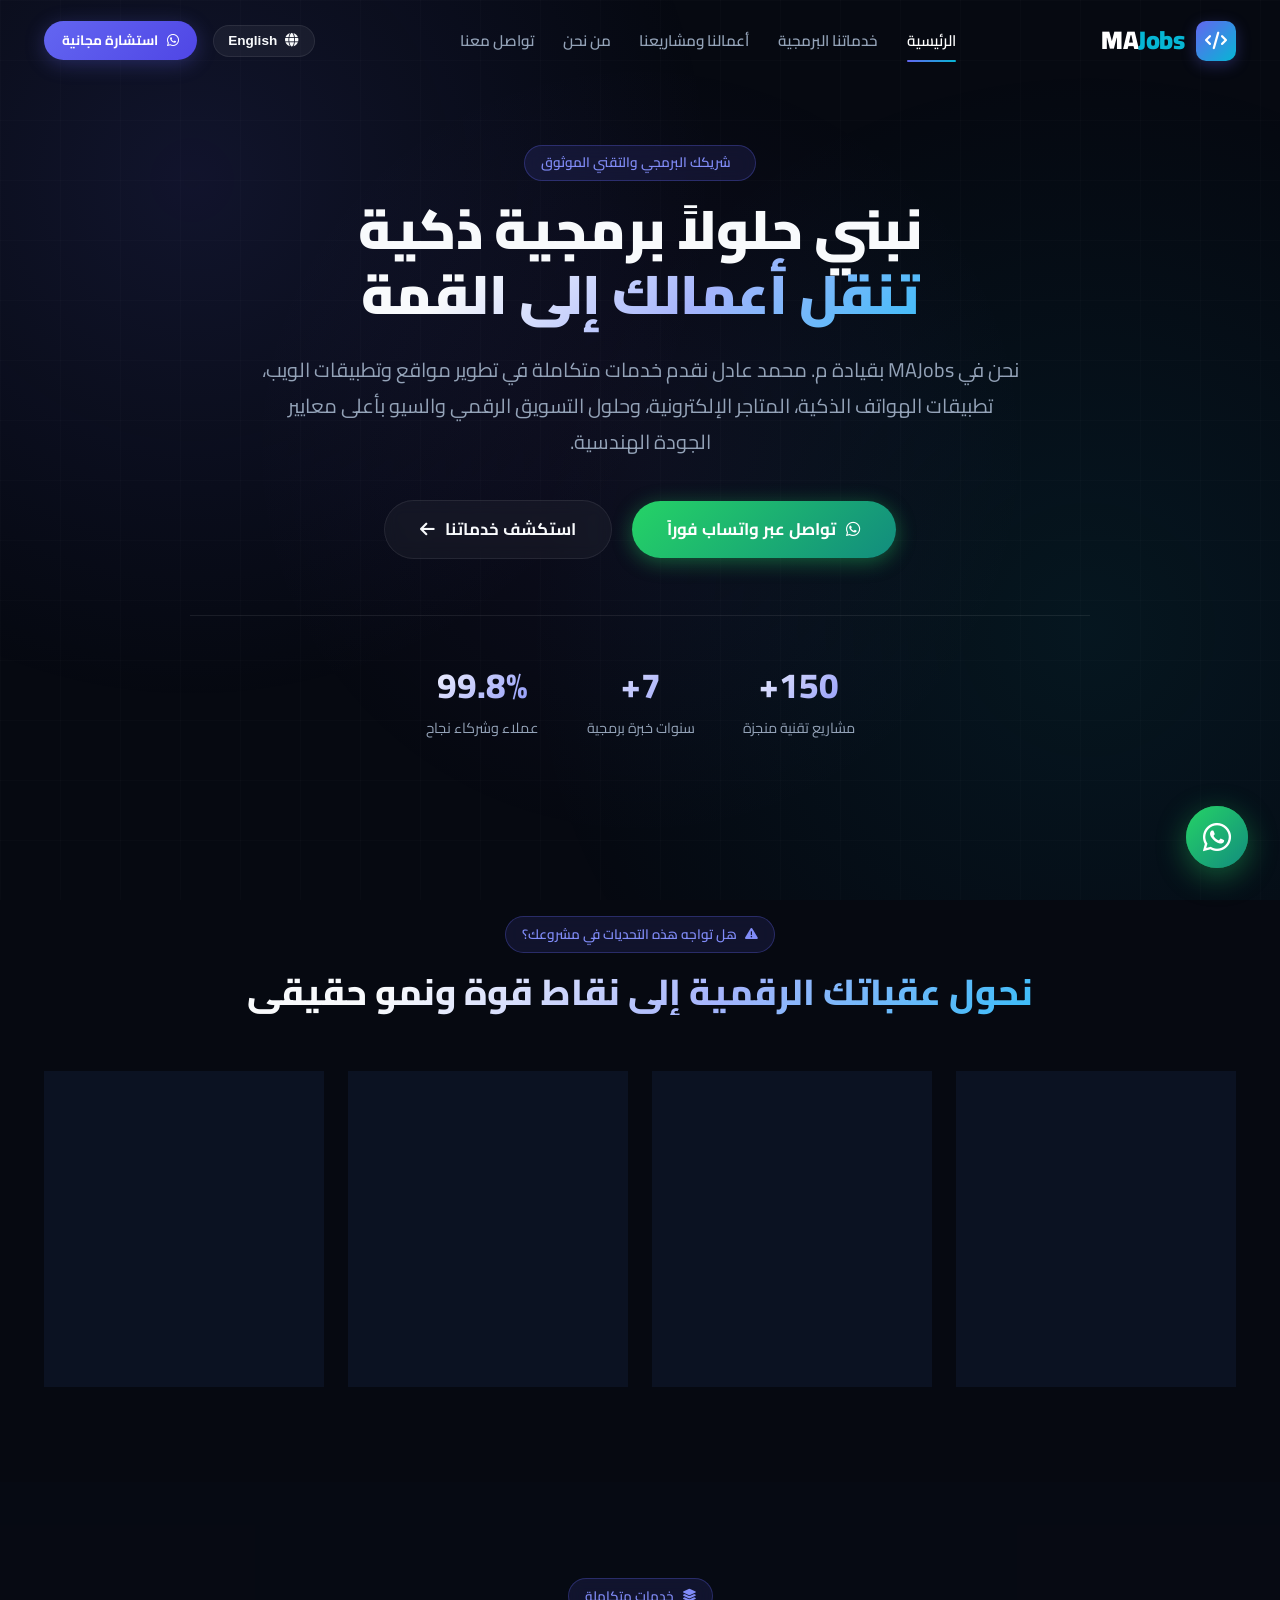
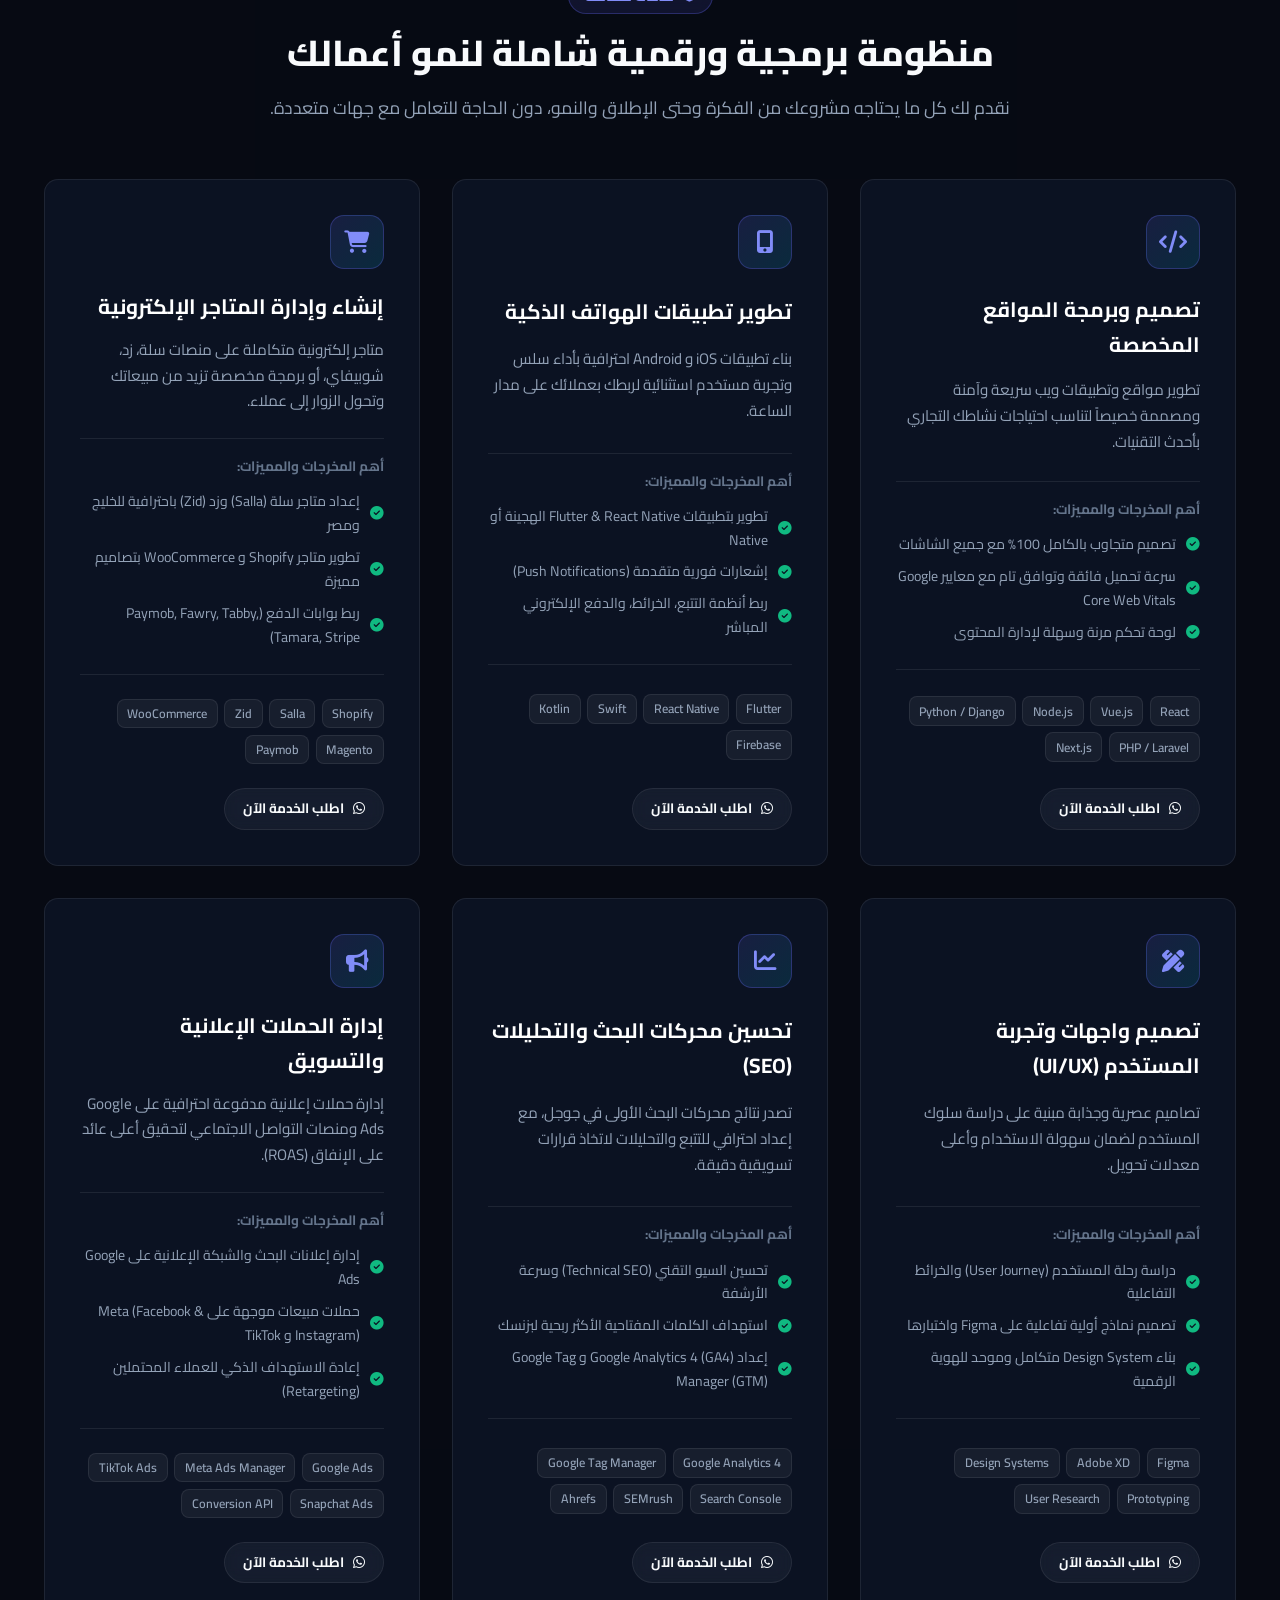
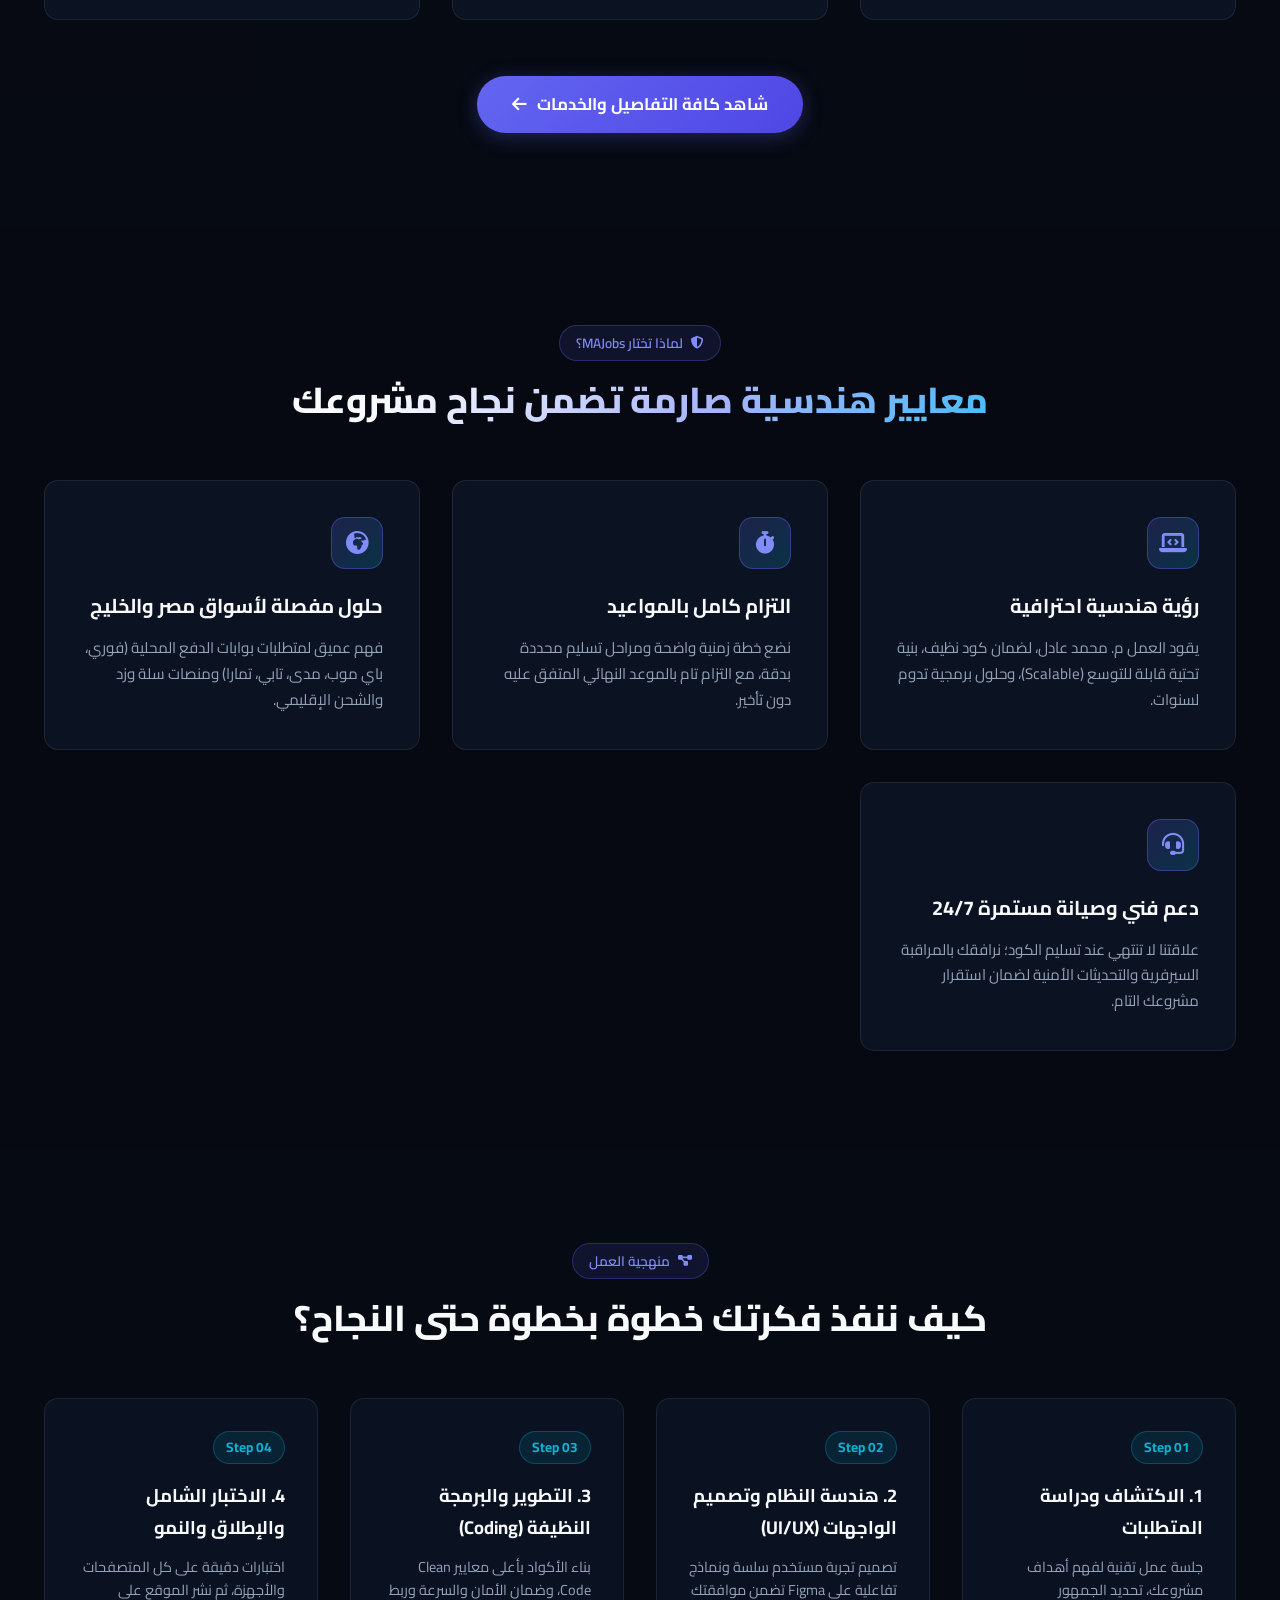
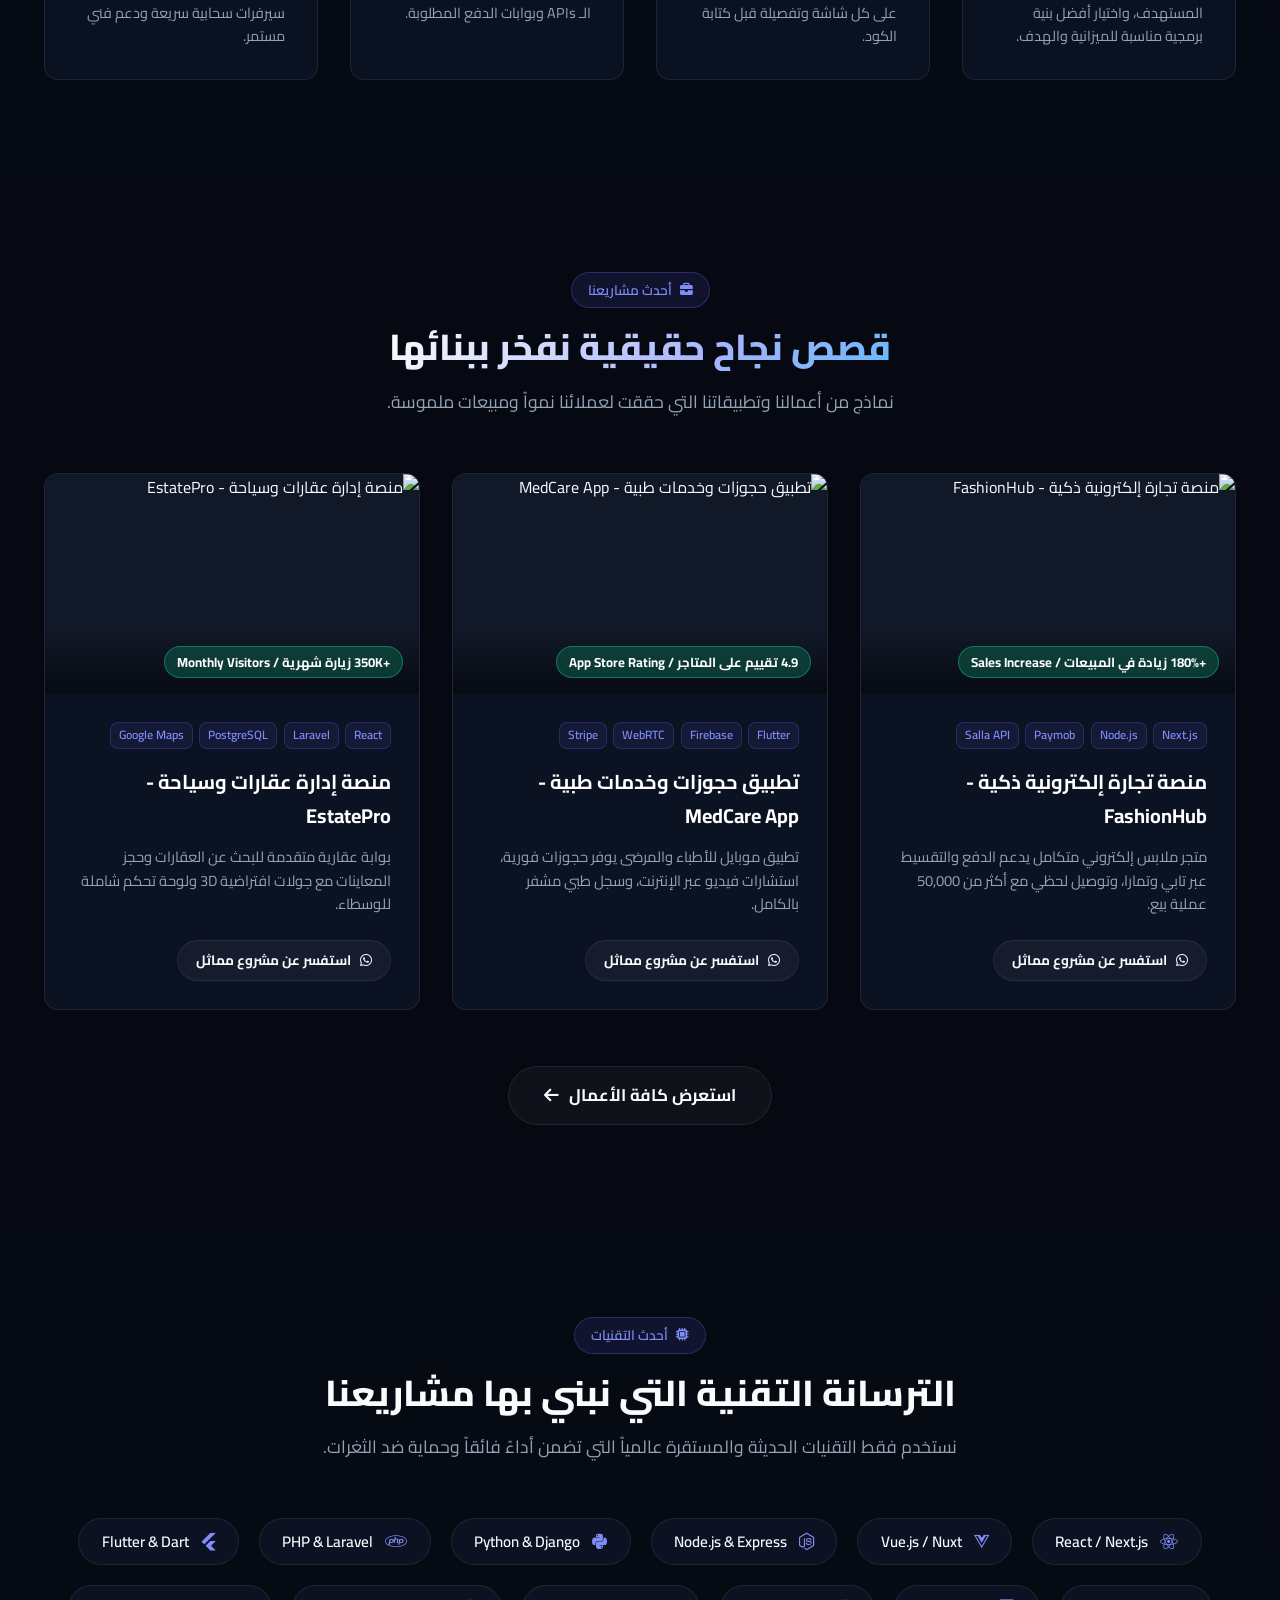
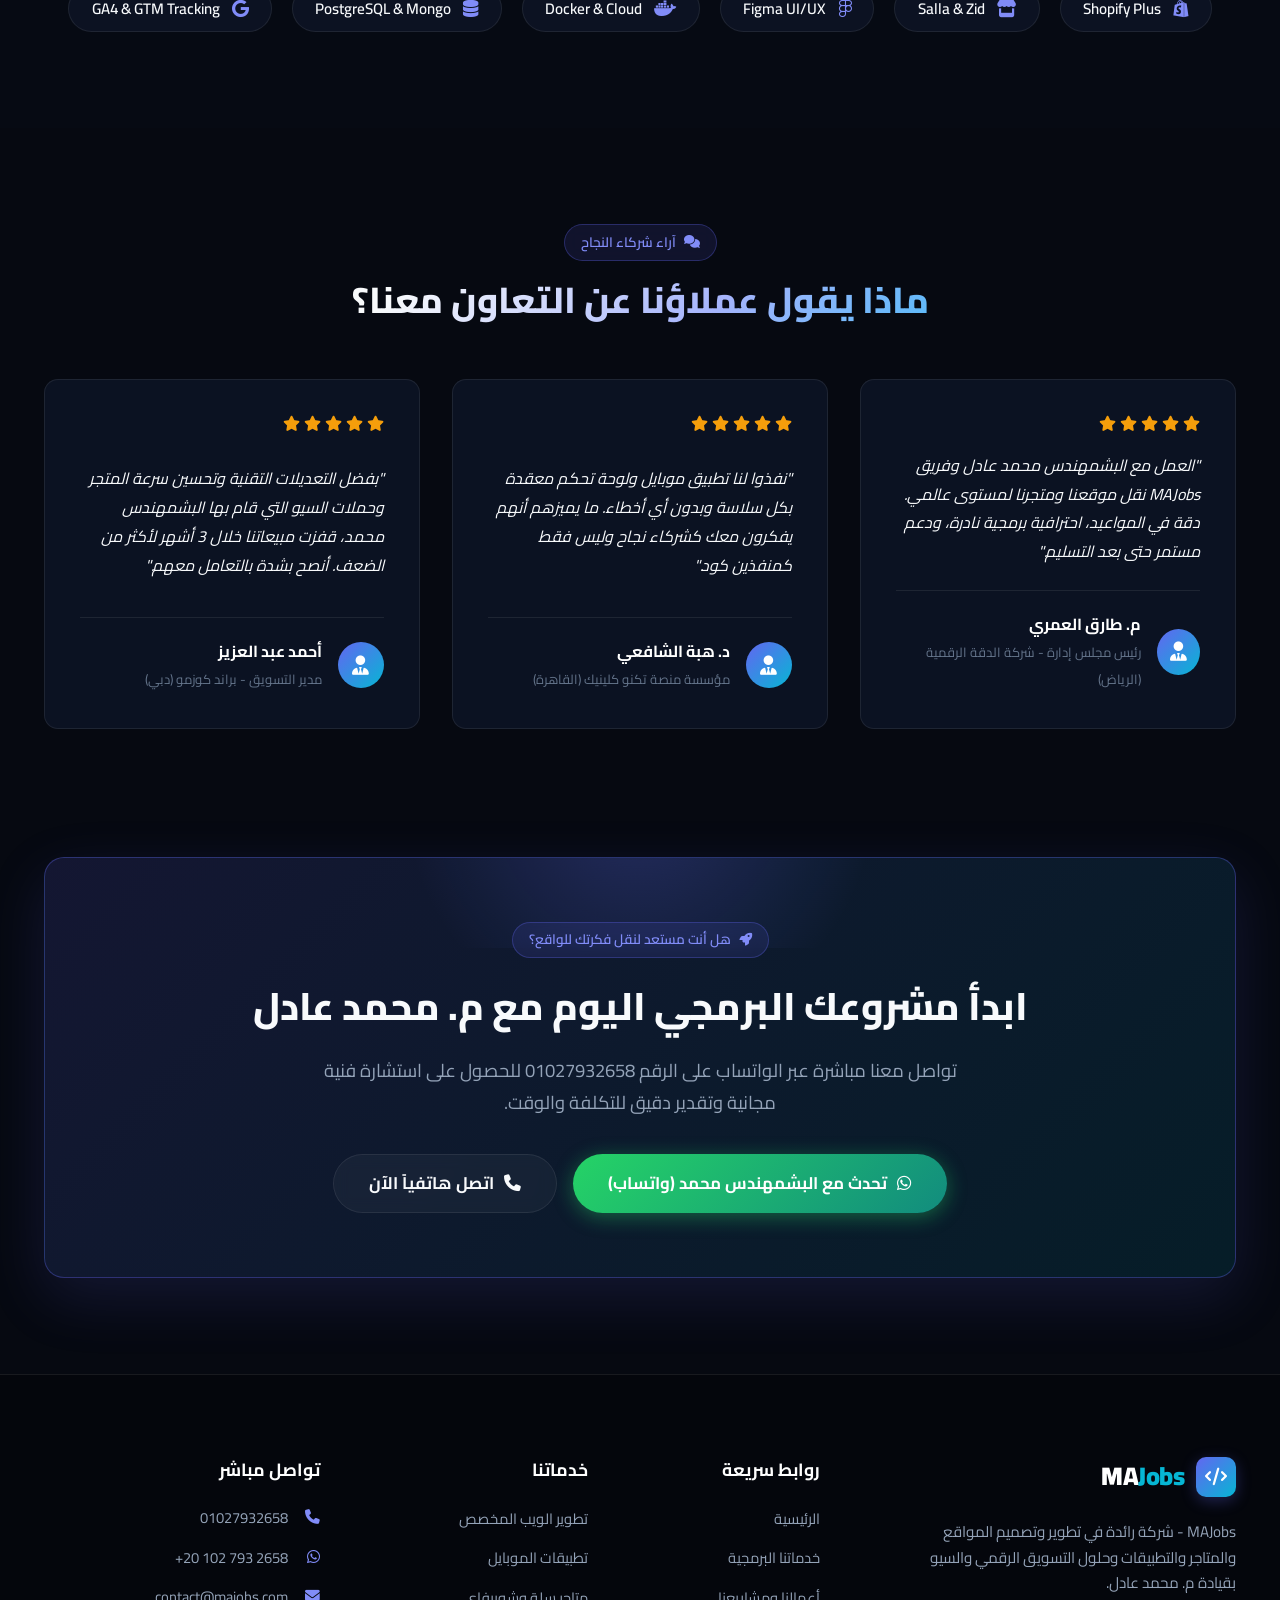
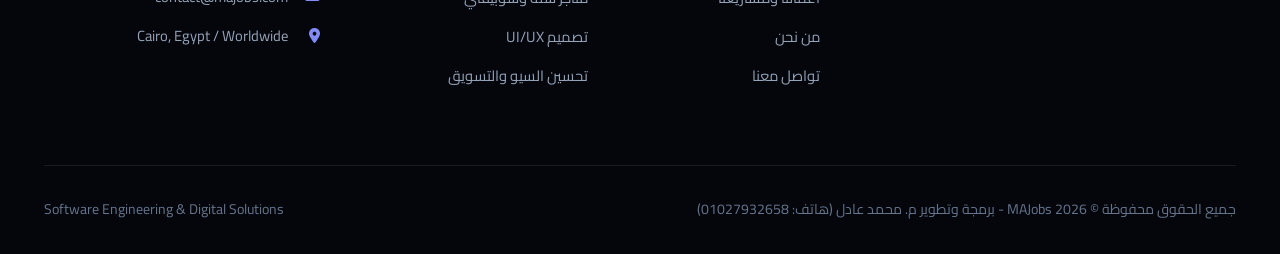
==== index.html @ 052f91c5 "feat: initial commit for MAJobs software agency website" ====
<!DOCTYPE html>
<html lang="ar" dir="rtl">
<head>
    <meta charset="UTF-8">
    <meta name="viewport" content="width=device-width, initial-scale=1.0">
    <title data-i18n-title="nav_home">الرئيسية | MAJobs - م. محمد عادل لتطوير البرمجيات والمواقع</title>
    
    <!-- Meta SEO -->
    <meta name="description" content="MAJobs - شركة رائدة في تصميم وبرمجة المواقع، المتاجر الإلكترونية، تطبيقات الموبايل، والحلول التسويقية والسيو بقيادة م. محمد عادل.">
    <meta name="keywords" content="برمجة مواقع, تصميم متاجر, تطبيقات موبايل, سيو, تسويق رقمي, محمد عادل, MAJobs, ITLista">
    <meta name="author" content="Mohamed Adel">

    <!-- Fonts & Icons -->
    <link rel="preconnect" href="https://fonts.googleapis.com">
    <link rel="preconnect" href="https://fonts.gstatic.com" crossorigin>
    <link href="https://fonts.googleapis.com/css2?family=Cairo:wght@400;500;600;700;800;900&family=Plus+Jakarta+Sans:wght@400;500;600;700;800&display=swap" rel="stylesheet">
    <link rel="stylesheet" href="https://cdnjs.cloudflare.com/ajax/libs/font-awesome/6.5.1/css/all.min.css">

    <!-- Stylesheets -->
    <link rel="stylesheet" href="css/style.css">
    <link rel="stylesheet" href="css/components.css">
    <link rel="stylesheet" href="css/rtl.css">
</head>
<body>

    <!-- ================= NAVBAR ================= -->
    <nav class="site-navbar">
        <div class="container nav-container">
            <!-- Brand Logo -->
            <a href="index.html" class="nav-brand">
                <div class="brand-icon">
                    <i class="fa-solid fa-code"></i>
                </div>
                <span>MA<span class="brand-accent">Jobs</span></span>
            </a>

            <!-- Navigation Links -->
            <div class="nav-menu">
                <a href="index.html" class="nav-link active" data-i18n="nav_home">الرئيسية</a>
                <a href="services.html" class="nav-link" data-i18n="nav_services">خدماتنا البرمجية</a>
                <a href="portfolio.html" class="nav-link" data-i18n="nav_portfolio">أعمالنا ومشاريعنا</a>
                <a href="about.html" class="nav-link" data-i18n="nav_about">من نحن</a>
                <a href="contact.html" class="nav-link" data-i18n="nav_contact">تواصل معنا</a>
            </div>

            <!-- Navbar Actions -->
            <div class="nav-actions">
                <button type="button" class="lang-toggle-btn" aria-label="Toggle Language">
                    <i class="fa-solid fa-globe"></i>
                    <span class="lang-toggle-text">English</span>
                </button>

                <a href="https://wa.me/201027932658?text=%D9%85%D8%B1%D8%AD%D8%A8%D8%A7%D9%8B%20%D9%8A%D8%A7%20%D8%A8%D8%B4%D9%85%D9%87%D9%86%D8%AF%D8%B3%20%D9%85%D8%AD%D9%85%D8%AF%D8%8C%20%D8%A3%D9%88%D8%AF%20%D8%A7%D9%84%D8%AD%D8%B5%D9%88%D9%84%20%D8%B9%D9%84%D9%89%20%D8%A7%D8%B3%D8%AA%D8%B4%D8%A7%D8%B1%D8%A9%20%D9%85%D8%AC%D8%A7%D9%86%D9%8A%D8%A9%20%D9%84%D9%85%D8%B4%D8%B1%D9%88%D8%B9%D9%8A." target="_blank" rel="noopener noreferrer" class="btn btn-primary btn-sm">
                    <i class="fa-brands fa-whatsapp"></i>
                    <span data-i18n="nav_cta">استشارة مجانية</span>
                </a>

                <button class="mobile-toggle" aria-label="Open Navigation">
                    <span></span>
                    <span></span>
                    <span></span>
                </button>
            </div>
        </div>
    </nav>
    <div class="nav-overlay"></div>

    <!-- ================= HERO SECTION ================= -->
    <header class="hero-section">
        <div class="container">
            <div class="hero-content">
                <div class="badge animate-on-scroll">
                    <i class="fa-solid fa-sparkles"></i>
                    <span data-i18n="hero_badge">شريكك البرمجي والتقني الموثوق</span>
                </div>

                <h1 class="hero-title animate-on-scroll">
                    <span data-i18n="hero_title_1">نبني حلولاً برمجية ذكية</span><br>
                    <span class="text-gradient" data-i18n="hero_title_2">تنقل أعمالك إلى القمة</span>
                </h1>

                <p class="hero-subtitle animate-on-scroll" data-i18n="hero_desc">
                    نحن في MAJobs بقيادة م. محمد عادل نقدم خدمات متكاملة في تطوير مواقع وتطبيقات الويب، تطبيقات الهواتف الذكية، المتاجر الإلكترونية، وحلول التسويق الرقمي والسيو بأعلى معايير الجودة الهندسية.
                </p>

                <div class="hero-actions animate-on-scroll">
                    <a href="https://wa.me/201027932658?text=%D9%85%D8%B1%D8%AD%D8%A8%D8%A7%D9%8B%20%D9%85.%20%D9%85%D8%AD%D9%85%D8%AF%20%D8%B9%D8%A7%D8%AF%D9%84%D8%8C%20%D8%A3%D9%88%D8%AF%20%D8%A8%D8%AF%D8%A1%20%D9%85%D8%B4%D8%B1%D9%88%D8%B9%20%D8%AC%D8%AF%D9%8A%D8%AF%20%D9%85%D8%B9%20MAJobs." target="_blank" rel="noopener noreferrer" class="btn btn-whatsapp btn-lg">
                        <i class="fa-brands fa-whatsapp"></i>
                        <span data-i18n="hero_btn_contact">تواصل عبر واتساب فوراً</span>
                    </a>
                    <a href="services.html" class="btn btn-outline btn-lg">
                        <span data-i18n="hero_btn_services">استكشف خدماتنا</span>
                        <i class="fa-solid fa-arrow-left"></i>
                    </a>
                </div>

                <div class="hero-stats-row animate-on-scroll">
                    <div class="hero-stat-item">
                        <div class="hero-stat-num">150+</div>
                        <div class="hero-stat-label" data-i18n="hero_stat_1">مشاريع تقنية منجزة</div>
                    </div>
                    <div class="hero-stat-item">
                        <div class="hero-stat-num">7+</div>
                        <div class="hero-stat-label" data-i18n="hero_stat_2">سنوات خبرة برمجية</div>
                    </div>
                    <div class="hero-stat-item">
                        <div class="hero-stat-num">99.8%</div>
                        <div class="hero-stat-label" data-i18n="hero_stat_3">عملاء وشركاء نجاح</div>
                    </div>
                </div>
            </div>
        </div>
    </header>

    <!-- ================= PROBLEMS SOLVER SECTION (ITLISTA INSPIRED) ================= -->
    <section class="section">
        <div class="container">
            <div class="section-header">
                <div class="badge">
                    <i class="fa-solid fa-triangle-exclamation"></i>
                    <span data-i18n="problems_badge">هل تواجه هذه التحديات في مشروعك؟</span>
                </div>
                <h2 class="section-title text-gradient" data-i18n="problems_title">نحول عقباتك الرقمية إلى نقاط قوة ونمو حقيقي</h2>
            </div>

            <div class="problems-grid">
                <div class="problem-card animate-on-scroll">
                    <div class="problem-icon">
                        <i class="fa-solid fa-gauge-simple-high"></i>
                    </div>
                    <h3 class="problem-title" data-i18n="prob_1_title">موقع بطيء أو تصميم قديم؟</h3>
                    <p class="problem-desc" data-i18n="prob_1_desc">الزوار يغادرون قبل رؤية منتجاتك؟ نقوم بإعادة بناء موقعك بأحدث المعايير البرمجية لسرعة فائقة وتصميم يرسخ الثقة.</p>
                </div>

                <div class="problem-card animate-on-scroll">
                    <div class="problem-icon">
                        <i class="fa-solid fa-cart-arrow-down"></i>
                    </div>
                    <h3 class="problem-title" data-i18n="prob_2_title">متجر إلكتروني بمبيعات ضعيفة؟</h3>
                    <p class="problem-desc" data-i18n="prob_2_desc">سلة متروكة ونسب تحويل متدنية؟ نصمم مسار شراء سلس (UX) بدون تعقيد مع ربط فوري لبوابات الدفع والتوصيل.</p>
                </div>

                <div class="problem-card animate-on-scroll">
                    <div class="problem-icon">
                        <i class="fa-solid fa-magnifying-glass-chart"></i>
                    </div>
                    <h3 class="problem-title" data-i18n="prob_3_title">ترتيب متراجع في بحث Google؟</h3>
                    <p class="problem-desc" data-i18n="prob_3_desc">منافسوك يستحوذون على الزيارات؟ نطبق استراتيجيات سيو تقني ومحتوى مدروس تضمن تصدرك الكلمات الأكثر بحثاً وربحاً.</p>
                </div>

                <div class="problem-card animate-on-scroll">
                    <div class="problem-icon">
                        <i class="fa-solid fa-people-arrows"></i>
                    </div>
                    <h3 class="problem-title" data-i18n="prob_4_title">تشتت بين المطورين وشركات التسويق؟</h3>
                    <p class="problem-desc" data-i18n="prob_4_desc">مع MAJobs، ستحصل على فريق هندسي وتسويقي واحد متناغم يشرف عليه م. محمد عادل لضمان تحقيق أهدافك بدقة.</p>
                </div>
            </div>
        </div>
    </section>

    <!-- ================= FEATURED SERVICES SECTION ================= -->
    <section class="section" style="background: rgba(8, 13, 24, 0.4);">
        <div class="container">
            <div class="section-header">
                <div class="badge">
                    <i class="fa-solid fa-layer-group"></i>
                    <span data-i18n="services_badge">خدمات متكاملة</span>
                </div>
                <h2 class="section-title" data-i18n="services_title">منظومة برمجية ورقمية شاملة لنمو أعمالك</h2>
                <p class="section-desc" data-i18n="services_desc">نقدم لك كل ما يحتاجه مشروعك من الفكرة وحتى الإطلاق والنمو، دون الحاجة للتعامل مع جهات متعددة.</p>
            </div>

            <!-- Dynamic Services Grid (Populated via JS) -->
            <div id="home-services-grid" class="services-grid"></div>

            <div style="text-align: center; margin-top: 3.5rem;">
                <a href="services.html" class="btn btn-primary btn-lg">
                    <span data-i18n="btn_view_all_services">شاهد كافة التفاصيل والخدمات</span>
                    <i class="fa-solid fa-arrow-left"></i>
                </a>
            </div>
        </div>
    </section>

    <!-- ================= WHY CHOOSE MAJOBS ================= -->
    <section class="section">
        <div class="container">
            <div class="section-header">
                <div class="badge">
                    <i class="fa-solid fa-shield-halved"></i>
                    <span data-i18n="why_badge">لماذا تختار MAJobs؟</span>
                </div>
                <h2 class="section-title text-gradient" data-i18n="why_title">معايير هندسية صارمة تضمن نجاح مشروعك</h2>
            </div>

            <div class="why-grid">
                <div class="why-card animate-on-scroll">
                    <div class="why-icon-box">
                        <i class="fa-solid fa-laptop-code"></i>
                    </div>
                    <h3 data-i18n="why_1_title">رؤية هندسية احترافية</h3>
                    <p data-i18n="why_1_desc">يقود العمل م. محمد عادل، لضمان كود نظيف، بنية تحتية قابلة للتوسع (Scalable)، وحلول برمجية تدوم لسنوات.</p>
                </div>

                <div class="why-card animate-on-scroll">
                    <div class="why-icon-box">
                        <i class="fa-solid fa-stopwatch"></i>
                    </div>
                    <h3 data-i18n="why_2_title">التزام كامل بالمواعيد</h3>
                    <p data-i18n="why_2_desc">نضع خطة زمنية واضحة ومراحل تسليم محددة بدقة، مع التزام تام بالموعد النهائي المتفق عليه دون تأخير.</p>
                </div>

                <div class="why-card animate-on-scroll">
                    <div class="why-icon-box">
                        <i class="fa-solid fa-earth-africa"></i>
                    </div>
                    <h3 data-i18n="why_3_title">حلول مفصلة لأسواق مصر والخليج</h3>
                    <p data-i18n="why_3_desc">فهم عميق لمتطلبات بوابات الدفع المحلية (فوري، باي موب، مدى، تابي، تمارا) ومنصات سلة وزد والشحن الإقليمي.</p>
                </div>

                <div class="why-card animate-on-scroll">
                    <div class="why-icon-box">
                        <i class="fa-solid fa-headset"></i>
                    </div>
                    <h3 data-i18n="why_4_title">دعم فني وصيانة مستمرة 24/7</h3>
                    <p data-i18n="why_4_desc">علاقتنا لا تنتهي عند تسليم الكود؛ نرافقك بالمراقبة السيرفرية والتحديثات الأمنية لضمان استقرار مشروعك التام.</p>
                </div>
            </div>
        </div>
    </section>

    <!-- ================= WORKING PROCESS ================= -->
    <section class="section" style="background: rgba(8, 13, 24, 0.4);">
        <div class="container">
            <div class="section-header">
                <div class="badge">
                    <i class="fa-solid fa-diagram-project"></i>
                    <span data-i18n="process_badge">منهجية العمل</span>
                </div>
                <h2 class="section-title" data-i18n="process_title">كيف ننفذ فكرتك خطوة بخطوة حتى النجاح؟</h2>
            </div>

            <div class="process-grid">
                <div class="process-card animate-on-scroll">
                    <span class="process-step-num">Step 01</span>
                    <h3 data-i18n="step_1_title">1. الاكتشاف ودراسة المتطلبات</h3>
                    <p data-i18n="step_1_desc">جلسة عمل تقنية لفهم أهداف مشروعك، تحديد الجمهور المستهدف، واختيار أفضل بنية برمجية مناسبة للميزانية والهدف.</p>
                </div>

                <div class="process-card animate-on-scroll">
                    <span class="process-step-num">Step 02</span>
                    <h3 data-i18n="step_2_title">2. هندسة النظام وتصميم الواجهات</h3>
                    <p data-i18n="step_2_desc">تصميم تجربة مستخدم سلسة ونماذج تفاعلية على Figma تضمن موافقتك على كل شاشة وتفصيلة قبل كتابة الكود.</p>
                </div>

                <div class="process-card animate-on-scroll">
                    <span class="process-step-num">Step 03</span>
                    <h3 data-i18n="step_3_title">3. التطوير والبرمجة النظيفة</h3>
                    <p data-i18n="step_3_desc">بناء الأكواد بأعلى معايير Clean Code، وضمان الأمان والسرعة وربط الـ APIs وبوابات الدفع المطلوبة.</p>
                </div>

                <div class="process-card animate-on-scroll">
                    <span class="process-step-num">Step 04</span>
                    <h3 data-i18n="step_4_title">4. الاختبار الشامل والإطلاق والنمو</h3>
                    <p data-i18n="step_4_desc">اختبارات دقيقة على كل المتصفحات والأجهزة، ثم نشر الموقع على سيرفرات سحابية سريعة ودعم فني مستمر.</p>
                </div>
            </div>
        </div>
    </section>

    <!-- ================= FEATURED PORTFOLIO ================= -->
    <section class="section">
        <div class="container">
            <div class="section-header">
                <div class="badge">
                    <i class="fa-solid fa-briefcase"></i>
                    <span data-i18n="portfolio_badge">أحدث مشاريعنا</span>
                </div>
                <h2 class="section-title text-gradient" data-i18n="portfolio_title">قصص نجاح حقيقية نفخر ببنائها</h2>
                <p class="section-desc" data-i18n="portfolio_desc">نماذج من أعمالنا وتطبيقاتنا التي حققت لعملائنا نمواً ومبيعات ملموسة.</p>
            </div>

            <!-- Dynamic Portfolio Grid (Limit 3 on Home) -->
            <div id="portfolio-grid" class="portfolio-grid" data-limit="true"></div>

            <div style="text-align: center; margin-top: 3.5rem;">
                <a href="portfolio.html" class="btn btn-outline btn-lg">
                    <span data-i18n="btn_view_portfolio">استعرض كافة الأعمال</span>
                    <i class="fa-solid fa-arrow-left"></i>
                </a>
            </div>
        </div>
    </section>

    <!-- ================= TECH STACK ================= -->
    <section class="section" style="background: rgba(8, 13, 24, 0.4);">
        <div class="container">
            <div class="section-header">
                <div class="badge">
                    <i class="fa-solid fa-microchip"></i>
                    <span data-i18n="tech_badge">أحدث التقنيات</span>
                </div>
                <h2 class="section-title" data-i18n="tech_title">الترسانة التقنية التي نبني بها مشاريعنا</h2>
                <p class="section-desc" data-i18n="tech_desc">نستخدم فقط التقنيات الحديثة والمستقرة عالمياً التي تضمن أداءً فائقاً وحماية ضد الثغرات.</p>
            </div>

            <div class="tech-grid">
                <div class="tech-pill"><i class="fa-brands fa-react"></i> React / Next.js</div>
                <div class="tech-pill"><i class="fa-brands fa-vuejs"></i> Vue.js / Nuxt</div>
                <div class="tech-pill"><i class="fa-brands fa-node-js"></i> Node.js & Express</div>
                <div class="tech-pill"><i class="fa-brands fa-python"></i> Python & Django</div>
                <div class="tech-pill"><i class="fa-brands fa-php"></i> PHP & Laravel</div>
                <div class="tech-pill"><i class="fa-brands fa-flutter"></i> Flutter & Dart</div>
                <div class="tech-pill"><i class="fa-brands fa-shopify"></i> Shopify Plus</div>
                <div class="tech-pill"><i class="fa-solid fa-store"></i> Salla & Zid</div>
                <div class="tech-pill"><i class="fa-brands fa-figma"></i> Figma UI/UX</div>
                <div class="tech-pill"><i class="fa-brands fa-docker"></i> Docker & Cloud</div>
                <div class="tech-pill"><i class="fa-solid fa-database"></i> PostgreSQL & Mongo</div>
                <div class="tech-pill"><i class="fa-brands fa-google"></i> GA4 & GTM Tracking</div>
            </div>
        </div>
    </section>

    <!-- ================= TESTIMONIALS ================= -->
    <section class="section">
        <div class="container">
            <div class="section-header">
                <div class="badge">
                    <i class="fa-solid fa-comments"></i>
                    <span data-i18n="testimonials_badge">آراء شركاء النجاح</span>
                </div>
                <h2 class="section-title text-gradient" data-i18n="testimonials_title">ماذا يقول عملاؤنا عن التعاون معنا؟</h2>
            </div>

            <!-- Dynamic Testimonials Grid -->
            <div id="testimonials-grid" class="testimonials-grid"></div>
        </div>
    </section>

    <!-- ================= CALL TO ACTION BANNER ================= -->
    <section class="section" style="padding-top: 2rem;">
        <div class="container">
            <div class="cta-banner">
                <div class="badge">
                    <i class="fa-solid fa-rocket"></i>
                    <span data-i18n="cta_badge">هل أنت مستعد لنقل فكرتك للواقع؟</span>
                </div>
                <h2 data-i18n="cta_title">ابدأ مشروعك البرمجي اليوم مع م. محمد عادل</h2>
                <p data-i18n="cta_desc">تواصل معنا مباشرة عبر الواتساب على الرقم 01027932658 للحصول على استشارة فنية مجانية وتقدير دقيق للتكلفة والوقت.</p>
                
                <div class="cta-actions">
                    <a href="https://wa.me/201027932658?text=%D9%85%D8%B1%D8%AD%D8%A8%D8%A7%D9%8B%20%D9%85.%20%D9%85%D8%AD%D9%85%D8%AF%20%D8%B9%D8%A7%D8%AF%D9%84%D8%8C%20%D8%A3%D8%B1%D9%8A%D8%AF%20%D8%A8%D8%AF%D8%A1%20%D9%85%D8%B4%D8%B1%D9%88%D8%B9%20%D9%88%D8%A7%D9%84%D8%AD%D8%B5%D9%88%D9%84%20%D8%B9%D9%84%D9%89%20%D8%AA%D8%B3%D8%B9%D9%8A%D8%B1." target="_blank" rel="noopener noreferrer" class="btn btn-whatsapp btn-lg">
                        <i class="fa-brands fa-whatsapp"></i>
                        <span data-i18n="cta_whatsapp_btn">تحدث مع البشمهندس محمد (واتساب)</span>
                    </a>
                    <a href="tel:+201027932658" class="btn btn-outline btn-lg">
                        <i class="fa-solid fa-phone"></i>
                        <span data-i18n="cta_call_btn">اتصل هاتفياً الآن</span>
                    </a>
                </div>
            </div>
        </div>
    </section>

    <!-- ================= FOOTER ================= -->
    <footer class="site-footer">
        <div class="container">
            <div class="footer-top">
                <div class="footer-brand">
                    <a href="index.html" class="nav-brand">
                        <div class="brand-icon">
                            <i class="fa-solid fa-code"></i>
                        </div>
                        <span>MA<span class="brand-accent">Jobs</span></span>
                    </a>
                    <p data-i18n="footer_desc">MAJobs - شركة رائدة في تطوير وتصميم المواقع والمتاجر والتطبيقات وحلول التسويق الرقمي والسيو بقيادة م. محمد عادل.</p>
                </div>

                <div>
                    <h4 class="footer-title" data-i18n="footer_links_quick">روابط سريعة</h4>
                    <ul class="footer-links">
                        <li><a href="index.html" data-i18n="nav_home">الرئيسية</a></li>
                        <li><a href="services.html" data-i18n="nav_services">خدماتنا</a></li>
                        <li><a href="portfolio.html" data-i18n="nav_portfolio">أعمالنا</a></li>
                        <li><a href="about.html" data-i18n="nav_about">من نحن</a></li>
                        <li><a href="contact.html" data-i18n="nav_contact">تواصل معنا</a></li>
                    </ul>
                </div>

                <div>
                    <h4 class="footer-title" data-i18n="footer_links_services">خدماتنا</h4>
                    <ul class="footer-links">
                        <li><a href="services.html">تطوير الويب المخصص</a></li>
                        <li><a href="services.html">تطبيقات الموبايل</a></li>
                        <li><a href="services.html">متاجر سلة وشوبيفاي</a></li>
                        <li><a href="services.html">تصميم UI/UX</a></li>
                        <li><a href="services.html">تحسين السيو والتسويق</a></li>
                    </ul>
                </div>

                <div>
                    <h4 class="footer-title" data-i18n="footer_contact_direct">تواصل مباشر</h4>
                    <div class="footer-contact-item">
                        <i class="fa-solid fa-phone"></i>
                        <a href="tel:+201027932658" style="direction: ltr;">01027932658</a>
                    </div>
                    <div class="footer-contact-item">
                        <i class="fa-brands fa-whatsapp"></i>
                        <a href="https://wa.me/201027932658" target="_blank" rel="noopener noreferrer" style="direction: ltr;">+20 102 793 2658</a>
                    </div>
                    <div class="footer-contact-item">
                        <i class="fa-solid fa-envelope"></i>
                        <a href="mailto:contact@majobs.com">contact@majobs.com</a>
                    </div>
                    <div class="footer-contact-item">
                        <i class="fa-solid fa-location-dot"></i>
                        <span>Cairo, Egypt / Worldwide</span>
                    </div>
                </div>
            </div>

            <div class="footer-bottom">
                <div data-i18n="footer_rights">جميع الحقوق محفوظة © 2026 MAJobs - برمجة وتطوير م. محمد عادل (هاتف: 01027932658)</div>
                <div>Software Engineering & Digital Solutions</div>
            </div>
        </div>
    </footer>

    <!-- Scripts -->
    <script src="js/data.js"></script>
    <script src="js/translations.js"></script>
    <script src="js/main.js"></script>
</body>
</html>
---- css/style.css ----
/* ========================================================
   MAJobs - Main Stylesheet & Design System
   Software Engineer: Mohamed Adel | Phone: 01027932658
   Inspired by itlista.com modern tech aesthetic
   ======================================================== */

@import url('https://fonts.googleapis.com/css2?family=Cairo:wght@400;500;600;700;800;900&family=Plus+Jakarta+Sans:wght@400;500;600;700;800&display=swap');

:root {
    /* Color Palette */
    --bg-main: #060911;
    --bg-darker: #04060c;
    --bg-surface: #0c1222;
    --bg-card: rgba(14, 22, 41, 0.75);
    --bg-card-hover: rgba(22, 34, 62, 0.85);

    /* Brand Accents */
    --primary: #6366f1;
    --primary-light: #818cf8;
    --primary-glow: rgba(99, 102, 241, 0.3);
    --secondary: #06b6d4;
    --secondary-glow: rgba(6, 182, 212, 0.25);
    --accent: #8b5cf6;
    --accent-glow: rgba(139, 92, 246, 0.3);

    /* Status & Highlights */
    --emerald: #10b981;
    --whatsapp: #25D366;
    --whatsapp-glow: rgba(37, 211, 102, 0.4);
    --rose: #f43f5e;
    --amber: #f59e0b;

    /* Typography & Borders */
    --text-primary: #f8fafc;
    --text-secondary: #94a3b8;
    --text-muted: #64748b;
    --border-subtle: rgba(255, 255, 255, 0.08);
    --border-focus: rgba(99, 102, 241, 0.5);

    /* Shadows & Transitions */
    --shadow-sm: 0 4px 12px rgba(0, 0, 0, 0.3);
    --shadow-md: 0 10px 30px rgba(0, 0, 0, 0.4);
    --shadow-lg: 0 20px 50px rgba(0, 0, 0, 0.6);
    --transition: all 0.3s cubic-bezier(0.16, 1, 0.3, 1);
    --radius-sm: 8px;
    --radius-md: 14px;
    --radius-lg: 20px;
    --radius-pill: 9999px;
}

/* Global Reset */
* {
    margin: 0;
    padding: 0;
    box-sizing: border-box;
    -webkit-font-smoothing: antialiased;
}

html {
    scroll-behavior: smooth;
    font-size: 16px;
}

body {
    background-color: var(--bg-main);
    color: var(--text-primary);
    font-family: 'Cairo', 'Plus Jakarta Sans', system-ui, -apple-system, sans-serif;
    line-height: 1.7;
    overflow-x: hidden;
    position: relative;
    min-height: 100vh;
}

/* RTL / LTR Font Handling */
html[lang="en"] body {
    font-family: 'Plus Jakarta Sans', system-ui, -apple-system, sans-serif;
}

body.no-scroll {
    overflow: hidden;
}

/* Ambient Background Lights & Grid */
body::before {
    content: '';
    position: fixed;
    top: 0;
    left: 0;
    width: 100%;
    height: 100%;
    background-image: 
        radial-gradient(circle at 15% 20%, rgba(99, 102, 241, 0.12) 0%, transparent 40%),
        radial-gradient(circle at 85% 70%, rgba(6, 182, 212, 0.08) 0%, transparent 45%),
        radial-gradient(circle at 50% 50%, rgba(139, 92, 246, 0.06) 0%, transparent 50%);
    pointer-events: none;
    z-index: -2;
}

body::after {
    content: '';
    position: fixed;
    top: 0;
    left: 0;
    width: 100%;
    height: 100%;
    background-image: 
        linear-gradient(rgba(255, 255, 255, 0.015) 1px, transparent 1px),
        linear-gradient(90deg, rgba(255, 255, 255, 0.015) 1px, transparent 1px);
    background-size: 60px 60px;
    pointer-events: none;
    z-index: -1;
}

/* Typography Helpers */
a {
    color: inherit;
    text-decoration: none;
    transition: var(--transition);
}

ul {
    list-style: none;
}

img {
    max-width: 100%;
    height: auto;
    display: block;
}

.container {
    width: 100%;
    max-width: 1240px;
    margin: 0 auto;
    padding: 0 1.5rem;
}

.text-gradient {
    background: linear-gradient(135deg, #f8fafc 20%, #a5b4fc 60%, #38bdf8 100%);
    -webkit-background-clip: text;
    -webkit-text-fill-color: transparent;
}

.text-gradient-purple {
    background: linear-gradient(135deg, #c084fc 0%, #818cf8 100%);
    -webkit-background-clip: text;
    -webkit-text-fill-color: transparent;
}

.badge {
    display: inline-flex;
    align-items: center;
    gap: 0.5rem;
    padding: 0.35rem 1rem;
    font-size: 0.85rem;
    font-weight: 600;
    border-radius: var(--radius-pill);
    background: rgba(99, 102, 241, 0.12);
    color: var(--primary-light);
    border: 1px solid rgba(99, 102, 241, 0.3);
    margin-bottom: 1rem;
    backdrop-filter: blur(8px);
}

.badge i {
    font-size: 0.8rem;
}

.section-header {
    text-align: center;
    max-width: 800px;
    margin: 0 auto 3.5rem auto;
}

.section-title {
    font-size: 2.25rem;
    font-weight: 800;
    margin-bottom: 1rem;
    line-height: 1.3;
}

.section-desc {
    color: var(--text-secondary);
    font-size: 1.1rem;
}

/* ========================================================
   SECTIONS STYLING
   ======================================================== */
.section {
    padding: 6rem 0;
    position: relative;
}

/* Hero Section */
.hero-section {
    padding: 9rem 0 5rem 0;
    position: relative;
    overflow: hidden;
}

.hero-content {
    text-align: center;
    max-width: 900px;
    margin: 0 auto;
}

.hero-title {
    font-size: 3.4rem;
    font-weight: 900;
    line-height: 1.2;
    margin-bottom: 1.5rem;
    letter-spacing: -0.5px;
}

.hero-subtitle {
    font-size: 1.25rem;
    color: var(--text-secondary);
    max-width: 760px;
    margin: 0 auto 2.5rem auto;
    font-weight: 400;
    line-height: 1.8;
}

.hero-actions {
    display: flex;
    justify-content: center;
    align-items: center;
    gap: 1.25rem;
    flex-wrap: wrap;
    margin-bottom: 3.5rem;
}

.hero-stats-row {
    display: flex;
    justify-content: center;
    align-items: center;
    gap: 3rem;
    padding-top: 2.5rem;
    border-top: 1px solid var(--border-subtle);
    flex-wrap: wrap;
}

.hero-stat-item {
    text-align: center;
}

.hero-stat-num {
    font-size: 2.2rem;
    font-weight: 800;
    color: var(--text-primary);
    background: linear-gradient(135deg, #fff, #818cf8);
    -webkit-background-clip: text;
    -webkit-text-fill-color: transparent;
}

.hero-stat-label {
    font-size: 0.9rem;
    color: var(--text-secondary);
}

/* Problem-Solution Grid (ITLista Inspired) */
.problems-grid {
    display: grid;
    grid-template-columns: repeat(auto-fit, minmax(280px, 1fr));
    gap: 1.5rem;
}

.problem-card {
    background: var(--bg-card);
    border: 1px solid var(--border-subtle);
    border-radius: var(--radius-md);
    padding: 2rem;
    transition: var(--transition);
    position: relative;
    backdrop-filter: blur(12px);
}

.problem-card:hover {
    transform: translateY(-6px);
    border-color: rgba(244, 63, 94, 0.4);
    box-shadow: 0 12px 30px rgba(244, 63, 94, 0.12);
}

.problem-icon {
    width: 48px;
    height: 48px;
    border-radius: 12px;
    background: rgba(244, 63, 94, 0.15);
    color: var(--rose);
    display: flex;
    align-items: center;
    justify-content: center;
    font-size: 1.25rem;
    margin-bottom: 1.25rem;
}

.problem-title {
    font-size: 1.2rem;
    font-weight: 700;
    margin-bottom: 0.75rem;
    color: #fff;
}

.problem-desc {
    color: var(--text-secondary);
    font-size: 0.95rem;
    line-height: 1.7;
}

/* Services Grid */
.services-grid {
    display: grid;
    grid-template-columns: repeat(auto-fit, minmax(350px, 1fr));
    gap: 2rem;
}

/* Why Choose Us Grid */
.why-grid {
    display: grid;
    grid-template-columns: repeat(auto-fit, minmax(280px, 1fr));
    gap: 2rem;
}

.why-card {
    background: var(--bg-card);
    border: 1px solid var(--border-subtle);
    border-radius: var(--radius-md);
    padding: 2.25rem;
    transition: var(--transition);
    backdrop-filter: blur(12px);
}

.why-card:hover {
    transform: translateY(-6px);
    border-color: var(--border-focus);
    box-shadow: 0 14px 35px var(--primary-glow);
}

.why-icon-box {
    width: 52px;
    height: 52px;
    border-radius: 14px;
    background: linear-gradient(135deg, rgba(99, 102, 241, 0.2), rgba(6, 182, 212, 0.2));
    border: 1px solid rgba(99, 102, 241, 0.4);
    color: #818cf8;
    display: flex;
    align-items: center;
    justify-content: center;
    font-size: 1.4rem;
    margin-bottom: 1.25rem;
}

.why-card h3 {
    font-size: 1.25rem;
    font-weight: 700;
    margin-bottom: 0.75rem;
}

.why-card p {
    color: var(--text-secondary);
    font-size: 0.95rem;
}

/* Process Steps */
.process-grid {
    display: grid;
    grid-template-columns: repeat(auto-fit, minmax(260px, 1fr));
    gap: 2rem;
    position: relative;
}

.process-card {
    background: var(--bg-card);
    border: 1px solid var(--border-subtle);
    border-radius: var(--radius-md);
    padding: 2rem;
    position: relative;
    transition: var(--transition);
}

.process-card:hover {
    transform: translateY(-5px);
    border-color: rgba(6, 182, 212, 0.4);
    box-shadow: 0 10px 30px var(--secondary-glow);
}

.process-step-num {
    display: inline-block;
    font-size: 0.85rem;
    font-weight: 700;
    color: var(--secondary);
    background: rgba(6, 182, 212, 0.1);
    border: 1px solid rgba(6, 182, 212, 0.3);
    padding: 0.25rem 0.75rem;
    border-radius: var(--radius-pill);
    margin-bottom: 1rem;
}

.process-card h3 {
    font-size: 1.15rem;
    font-weight: 700;
    margin-bottom: 0.75rem;
}

.process-card p {
    color: var(--text-secondary);
    font-size: 0.9rem;
    line-height: 1.6;
}

/* Tech Carousel / Grid */
.tech-grid {
    display: flex;
    flex-wrap: wrap;
    justify-content: center;
    gap: 1.25rem;
}

.tech-pill {
    display: flex;
    align-items: center;
    gap: 0.75rem;
    background: var(--bg-surface);
    border: 1px solid var(--border-subtle);
    border-radius: var(--radius-pill);
    padding: 0.6rem 1.4rem;
    font-size: 0.95rem;
    font-weight: 600;
    color: var(--text-primary);
    transition: var(--transition);
}

.tech-pill:hover {
    background: rgba(99, 102, 241, 0.15);
    border-color: var(--primary);
    transform: translateY(-3px);
}

.tech-pill i {
    color: var(--primary-light);
    font-size: 1.1rem;
}

/* Call to Action Banner */
.cta-banner {
    background: linear-gradient(135deg, rgba(99, 102, 241, 0.15), rgba(6, 182, 212, 0.12));
    border: 1px solid rgba(99, 102, 241, 0.35);
    border-radius: var(--radius-lg);
    padding: 4rem 2rem;
    text-align: center;
    position: relative;
    overflow: hidden;
    box-shadow: 0 20px 60px rgba(99, 102, 241, 0.15);
}

.cta-banner::before {
    content: '';
    position: absolute;
    top: -50%;
    left: 50%;
    transform: translateX(-50%);
    width: 600px;
    height: 300px;
    background: radial-gradient(circle, rgba(99, 102, 241, 0.25) 0%, transparent 70%);
    pointer-events: none;
}

.cta-banner h2 {
    font-size: 2.4rem;
    font-weight: 800;
    margin-bottom: 1rem;
    position: relative;
}

.cta-banner p {
    color: var(--text-secondary);
    font-size: 1.15rem;
    max-width: 680px;
    margin: 0 auto 2.25rem auto;
    position: relative;
}

.cta-banner .cta-actions {
    display: flex;
    justify-content: center;
    gap: 1rem;
    flex-wrap: wrap;
    position: relative;
}

/* Animations */
.animate-on-scroll {
    opacity: 0;
    transform: translateY(20px);
    transition: opacity 0.6s ease-out, transform 0.6s ease-out;
}

.fade-in-visible {
    opacity: 1;
    transform: translateY(0);
}

/* Responsive adjustments */
@media (max-width: 992px) {
    .hero-title {
        font-size: 2.6rem;
    }
    .section-title {
        font-size: 1.9rem;
    }
    .services-grid {
        grid-template-columns: 1fr;
    }
}

@media (max-width: 768px) {
    .section {
        padding: 4.5rem 0;
    }
    .hero-section {
        padding: 7.5rem 0 3.5rem 0;
    }
    .hero-title {
        font-size: 2.1rem;
    }
    .hero-subtitle {
        font-size: 1.05rem;
    }
    .hero-stats-row {
        gap: 1.5rem;
    }
    .hero-stat-num {
        font-size: 1.8rem;
    }
    .cta-banner {
        padding: 3rem 1.5rem;
    }
    .cta-banner h2 {
        font-size: 1.8rem;
    }
}
---- css/components.css ----
/* ========================================================
   MAJobs - Component Stylesheet
   Software Engineer: Mohamed Adel | Phone: 01027932658
   ======================================================== */

/* ========================================================
   1. NAVBAR & HEADER
   ======================================================== */
.site-navbar {
    position: fixed;
    top: 0;
    left: 0;
    width: 100%;
    z-index: 1000;
    padding: 1.2rem 0;
    transition: var(--transition);
    background: transparent;
}

.site-navbar.scrolled {
    padding: 0.8rem 0;
    background: rgba(6, 9, 17, 0.85);
    backdrop-filter: blur(16px);
    -webkit-backdrop-filter: blur(16px);
    border-bottom: 1px solid var(--border-subtle);
    box-shadow: 0 10px 30px rgba(0, 0, 0, 0.5);
}

.nav-container {
    display: flex;
    align-items: center;
    justify-content: space-between;
    gap: 1.5rem;
}

.nav-brand {
    display: flex;
    align-items: center;
    gap: 0.75rem;
    font-size: 1.6rem;
    font-weight: 900;
    color: #fff;
    letter-spacing: -0.5px;
}

.brand-icon {
    width: 40px;
    height: 40px;
    background: linear-gradient(135deg, var(--primary), var(--secondary));
    border-radius: 10px;
    display: flex;
    align-items: center;
    justify-content: center;
    color: #fff;
    font-size: 1.1rem;
    box-shadow: 0 4px 15px var(--primary-glow);
}

.brand-accent {
    color: var(--secondary);
}

.nav-menu {
    display: flex;
    align-items: center;
    gap: 1.8rem;
}

.nav-link {
    font-size: 0.95rem;
    font-weight: 600;
    color: var(--text-secondary);
    position: relative;
    padding: 0.4rem 0;
}

.nav-link:hover,
.nav-link.active {
    color: #fff;
}

.nav-link.active::after {
    content: '';
    position: absolute;
    bottom: -2px;
    left: 0;
    width: 100%;
    height: 2px;
    background: linear-gradient(90deg, var(--primary), var(--secondary));
    border-radius: 2px;
}

.nav-actions {
    display: flex;
    align-items: center;
    gap: 1rem;
}

/* Language Toggle Button */
.lang-toggle-btn {
    display: inline-flex;
    align-items: center;
    gap: 0.5rem;
    padding: 0.45rem 0.9rem;
    border-radius: var(--radius-pill);
    background: rgba(255, 255, 255, 0.05);
    border: 1px solid var(--border-subtle);
    color: var(--text-primary);
    font-size: 0.85rem;
    font-weight: 600;
    cursor: pointer;
    transition: var(--transition);
}

.lang-toggle-btn:hover {
    background: rgba(255, 255, 255, 0.1);
    border-color: var(--primary-light);
    color: #fff;
}

/* Mobile Toggle Hamburger */
.mobile-toggle {
    display: none;
    flex-direction: column;
    justify-content: space-between;
    width: 28px;
    height: 20px;
    background: transparent;
    border: none;
    cursor: pointer;
    z-index: 1010;
}

.mobile-toggle span {
    width: 100%;
    height: 2px;
    background: #fff;
    border-radius: 2px;
    transition: var(--transition);
}

.mobile-toggle.active span:nth-child(1) {
    transform: translateY(9px) rotate(45deg);
}
.mobile-toggle.active span:nth-child(2) {
    opacity: 0;
}
.mobile-toggle.active span:nth-child(3) {
    transform: translateY(-9px) rotate(-45deg);
}

.nav-overlay {
    display: none;
    position: fixed;
    top: 0;
    left: 0;
    width: 100%;
    height: 100%;
    background: rgba(0, 0, 0, 0.7);
    backdrop-filter: blur(4px);
    z-index: 998;
}

.nav-overlay.active {
    display: block;
}

/* ========================================================
   2. BUTTONS
   ======================================================== */
.btn {
    display: inline-flex;
    align-items: center;
    justify-content: center;
    gap: 0.6rem;
    padding: 0.75rem 1.6rem;
    border-radius: var(--radius-pill);
    font-size: 0.95rem;
    font-weight: 700;
    cursor: pointer;
    transition: var(--transition);
    border: none;
    outline: none;
    text-align: center;
}

.btn-primary {
    background: linear-gradient(135deg, var(--primary) 0%, #4f46e5 100%);
    color: #fff;
    box-shadow: 0 4px 20px var(--primary-glow);
}

.btn-primary:hover {
    background: linear-gradient(135deg, #7073ff 0%, #5850ec 100%);
    box-shadow: 0 8px 30px rgba(99, 102, 241, 0.45);
    transform: translateY(-2px);
    color: #fff;
}

.btn-whatsapp {
    background: linear-gradient(135deg, #25D366 0%, #128C7E 100%);
    color: #fff;
    box-shadow: 0 4px 20px var(--whatsapp-glow);
}

.btn-whatsapp:hover {
    background: linear-gradient(135deg, #2ae772 0%, #16a392 100%);
    box-shadow: 0 8px 30px rgba(37, 211, 102, 0.55);
    transform: translateY(-2px);
    color: #fff;
}

.btn-outline {
    background: rgba(255, 255, 255, 0.04);
    border: 1px solid var(--border-subtle);
    color: var(--text-primary);
    backdrop-filter: blur(8px);
}

.btn-outline:hover {
    background: rgba(255, 255, 255, 0.1);
    border-color: var(--primary-light);
    transform: translateY(-2px);
    color: #fff;
}

.btn-sm {
    padding: 0.5rem 1.1rem;
    font-size: 0.85rem;
}

.btn-lg {
    padding: 0.9rem 2.2rem;
    font-size: 1.05rem;
}

.btn-block {
    width: 100%;
}

/* ========================================================
   3. FLOATING WHATSAPP BUTTON (01027932658)
   ======================================================== */
.floating-wa-container {
    position: fixed;
    bottom: 2rem;
    z-index: 999;
}

/* RTL: bottom right, LTR: bottom left or right */
html[dir="rtl"] .floating-wa-container {
    right: 2rem;
}

html[dir="ltr"] .floating-wa-container {
    left: 2rem;
}

.floating-wa-btn {
    width: 62px;
    height: 62px;
    border-radius: 50%;
    background: linear-gradient(135deg, #25D366, #128C7E);
    display: flex;
    align-items: center;
    justify-content: center;
    color: #fff;
    font-size: 2rem;
    box-shadow: 0 8px 30px var(--whatsapp-glow);
    position: relative;
    transition: var(--transition);
}

.floating-wa-btn:hover {
    transform: scale(1.1);
    box-shadow: 0 12px 40px rgba(37, 211, 102, 0.6);
}

.wa-ping-circle {
    position: absolute;
    width: 100%;
    height: 100%;
    border-radius: 50%;
    background: #25D366;
    opacity: 0.7;
    animation: waPing 2s cubic-bezier(0, 0, 0.2, 1) infinite;
    z-index: -1;
}

@keyframes waPing {
    0% {
        transform: scale(1);
        opacity: 0.8;
    }
    70%, 100% {
        transform: scale(1.6);
        opacity: 0;
    }
}

.floating-wa-tooltip {
    position: absolute;
    top: 50%;
    transform: translateY(-50%);
    background: #111827;
    color: #fff;
    font-size: 0.85rem;
    font-weight: 600;
    padding: 0.4rem 0.8rem;
    border-radius: var(--radius-sm);
    border: 1px solid var(--border-subtle);
    white-space: nowrap;
    opacity: 0;
    pointer-events: none;
    transition: var(--transition);
    box-shadow: var(--shadow-sm);
}

html[dir="rtl"] .floating-wa-tooltip {
    right: 75px;
}

html[dir="ltr"] .floating-wa-tooltip {
    left: 75px;
}

.floating-wa-btn:hover .floating-wa-tooltip {
    opacity: 1;
}

/* ========================================================
   4. SERVICE CARDS & FILTER BUTTONS
   ======================================================== */
.service-card {
    background: var(--bg-card);
    border: 1px solid var(--border-subtle);
    border-radius: var(--radius-md);
    padding: 2.2rem;
    display: flex;
    flex-direction: column;
    justify-content: space-between;
    transition: var(--transition);
    backdrop-filter: blur(12px);
    position: relative;
    overflow: hidden;
}

.service-card::before {
    content: '';
    position: absolute;
    top: 0;
    left: 0;
    width: 100%;
    height: 3px;
    background: linear-gradient(90deg, var(--primary), var(--secondary));
    opacity: 0;
    transition: var(--transition);
}

.service-card:hover {
    transform: translateY(-6px);
    border-color: rgba(99, 102, 241, 0.4);
    box-shadow: 0 16px 40px rgba(0, 0, 0, 0.4);
}

.service-card:hover::before {
    opacity: 1;
}

.card-top {
    display: flex;
    align-items: center;
    justify-content: space-between;
    margin-bottom: 1.25rem;
}

.category-badge {
    font-size: 0.75rem;
    font-weight: 700;
    padding: 0.2rem 0.6rem;
    border-radius: var(--radius-pill);
    background: rgba(255, 255, 255, 0.06);
    color: var(--text-muted);
}

.service-icon-box {
    width: 54px;
    height: 54px;
    border-radius: 14px;
    background: linear-gradient(135deg, rgba(99, 102, 241, 0.15), rgba(6, 182, 212, 0.15));
    border: 1px solid rgba(99, 102, 241, 0.3);
    color: var(--primary-light);
    display: flex;
    align-items: center;
    justify-content: center;
    font-size: 1.4rem;
    margin-bottom: 1.25rem;
}

.service-title {
    font-size: 1.3rem;
    font-weight: 700;
    margin-bottom: 0.75rem;
    color: #fff;
}

.service-desc {
    color: var(--text-secondary);
    font-size: 0.95rem;
    line-height: 1.7;
    margin-bottom: 1.5rem;
}

.service-highlights {
    margin-bottom: 1.5rem;
    padding: 1rem 0;
    border-top: 1px solid var(--border-subtle);
    border-bottom: 1px solid var(--border-subtle);
}

.highlights-title {
    font-size: 0.85rem;
    font-weight: 700;
    color: var(--text-muted);
    margin-bottom: 0.75rem;
}

.service-highlights ul li {
    display: flex;
    align-items: center;
    gap: 0.6rem;
    font-size: 0.88rem;
    color: var(--text-secondary);
    margin-bottom: 0.5rem;
}

.service-highlights ul li i {
    color: var(--emerald);
    font-size: 0.85rem;
}

.service-tech-tags {
    display: flex;
    flex-wrap: wrap;
    gap: 0.4rem;
    margin-bottom: 1.5rem;
}

.tech-tag {
    font-size: 0.78rem;
    font-weight: 600;
    padding: 0.2rem 0.6rem;
    border-radius: var(--radius-sm);
    background: rgba(255, 255, 255, 0.05);
    color: var(--text-secondary);
    border: 1px solid var(--border-subtle);
}

/* Filter Controls */
.filter-container {
    display: flex;
    justify-content: center;
    gap: 0.75rem;
    flex-wrap: wrap;
    margin-bottom: 3rem;
}

.filter-btn {
    padding: 0.55rem 1.25rem;
    border-radius: var(--radius-pill);
    background: var(--bg-surface);
    border: 1px solid var(--border-subtle);
    color: var(--text-secondary);
    font-size: 0.9rem;
    font-weight: 600;
    cursor: pointer;
    transition: var(--transition);
}

.filter-btn:hover,
.filter-btn.active {
    background: linear-gradient(135deg, var(--primary), var(--secondary));
    border-color: transparent;
    color: #fff;
    box-shadow: 0 4px 15px var(--primary-glow);
}

/* ========================================================
   5. PORTFOLIO CARDS
   ======================================================== */
.portfolio-grid {
    display: grid;
    grid-template-columns: repeat(auto-fit, minmax(360px, 1fr));
    gap: 2rem;
}

.portfolio-card {
    background: var(--bg-card);
    border: 1px solid var(--border-subtle);
    border-radius: var(--radius-md);
    overflow: hidden;
    transition: var(--transition);
    backdrop-filter: blur(12px);
    display: flex;
    flex-direction: column;
}

.portfolio-card:hover {
    transform: translateY(-6px);
    border-color: rgba(99, 102, 241, 0.4);
    box-shadow: 0 16px 40px rgba(0, 0, 0, 0.5);
}

.portfolio-thumb {
    position: relative;
    width: 100%;
    height: 220px;
    overflow: hidden;
    background: #111827;
}

.portfolio-thumb img {
    width: 100%;
    height: 100%;
    object-fit: cover;
    transition: transform 0.5s ease;
}

.portfolio-card:hover .portfolio-thumb img {
    transform: scale(1.08);
}

.portfolio-overlay {
    position: absolute;
    bottom: 0;
    left: 0;
    width: 100%;
    padding: 1rem;
    background: linear-gradient(to top, rgba(6, 9, 17, 0.9), transparent);
    display: flex;
    align-items: flex-end;
}

.portfolio-metric {
    font-size: 0.82rem;
    font-weight: 700;
    color: #fff;
    background: rgba(16, 185, 129, 0.25);
    border: 1px solid rgba(16, 185, 129, 0.5);
    padding: 0.25rem 0.75rem;
    border-radius: var(--radius-pill);
    backdrop-filter: blur(8px);
}

.portfolio-body {
    padding: 1.75rem;
    display: flex;
    flex-direction: column;
    flex-grow: 1;
    justify-content: space-between;
}

.portfolio-tags {
    display: flex;
    flex-wrap: wrap;
    gap: 0.4rem;
    margin-bottom: 1rem;
}

.portfolio-tag {
    font-size: 0.75rem;
    font-weight: 600;
    padding: 0.15rem 0.5rem;
    border-radius: var(--radius-sm);
    background: rgba(99, 102, 241, 0.1);
    color: var(--primary-light);
    border: 1px solid rgba(99, 102, 241, 0.25);
}

.portfolio-title {
    font-size: 1.25rem;
    font-weight: 700;
    margin-bottom: 0.75rem;
    color: #fff;
}

.portfolio-desc {
    color: var(--text-secondary);
    font-size: 0.92rem;
    line-height: 1.6;
    margin-bottom: 1.5rem;
}

/* ========================================================
   6. TESTIMONIALS & STATS
   ======================================================== */
.testimonials-grid {
    display: grid;
    grid-template-columns: repeat(auto-fit, minmax(320px, 1fr));
    gap: 2rem;
}

.testimonial-card {
    background: var(--bg-card);
    border: 1px solid var(--border-subtle);
    border-radius: var(--radius-md);
    padding: 2.2rem;
    display: flex;
    flex-direction: column;
    justify-content: space-between;
    transition: var(--transition);
    backdrop-filter: blur(12px);
}

.testimonial-card:hover {
    transform: translateY(-5px);
    border-color: rgba(99, 102, 241, 0.4);
    box-shadow: 0 12px 30px rgba(0, 0, 0, 0.4);
}

.testimonial-stars {
    color: var(--amber);
    font-size: 0.95rem;
    margin-bottom: 1.25rem;
    display: flex;
    gap: 0.25rem;
}

.testimonial-text {
    font-size: 1rem;
    line-height: 1.8;
    color: var(--text-primary);
    font-style: italic;
    margin-bottom: 1.5rem;
}

.testimonial-author {
    display: flex;
    align-items: center;
    gap: 1rem;
    border-top: 1px solid var(--border-subtle);
    padding-top: 1.25rem;
}

.author-avatar {
    width: 46px;
    height: 46px;
    border-radius: 50%;
    background: linear-gradient(135deg, var(--primary), var(--secondary));
    display: flex;
    align-items: center;
    justify-content: center;
    color: #fff;
    font-size: 1.2rem;
}

.author-name {
    font-size: 1rem;
    font-weight: 700;
    color: #fff;
}

.author-role {
    font-size: 0.82rem;
    color: var(--text-muted);
}

/* Stats Counter */
.stats-grid {
    display: grid;
    grid-template-columns: repeat(auto-fit, minmax(220px, 1fr));
    gap: 1.5rem;
}

.stat-card {
    background: var(--bg-card);
    border: 1px solid var(--border-subtle);
    border-radius: var(--radius-md);
    padding: 2.2rem 1.5rem;
    text-align: center;
    backdrop-filter: blur(12px);
    transition: var(--transition);
}

.stat-card:hover {
    border-color: var(--primary);
    transform: translateY(-4px);
}

.stat-number {
    font-size: 2.8rem;
    font-weight: 900;
    background: linear-gradient(135deg, #fff 30%, #818cf8 100%);
    -webkit-background-clip: text;
    -webkit-text-fill-color: transparent;
    margin-bottom: 0.5rem;
}

.stat-label {
    font-size: 0.95rem;
    color: var(--text-secondary);
    font-weight: 600;
}

/* ========================================================
   7. CONTACT PAGE & FORMS
   ======================================================== */
.contact-layout {
    display: grid;
    grid-template-columns: 1fr 1.3fr;
    gap: 3rem;
    align-items: start;
}

.contact-info-list {
    display: flex;
    flex-direction: column;
    gap: 1.5rem;
}

.contact-info-card {
    background: var(--bg-card);
    border: 1px solid var(--border-subtle);
    border-radius: var(--radius-md);
    padding: 1.6rem;
    display: flex;
    align-items: flex-start;
    gap: 1.25rem;
    transition: var(--transition);
}

.contact-info-card:hover {
    border-color: rgba(99, 102, 241, 0.4);
    transform: translateY(-3px);
}

.contact-icon-box {
    width: 48px;
    height: 48px;
    border-radius: 12px;
    background: rgba(99, 102, 241, 0.15);
    border: 1px solid rgba(99, 102, 241, 0.3);
    color: var(--primary-light);
    display: flex;
    align-items: center;
    justify-content: center;
    font-size: 1.25rem;
    flex-shrink: 0;
}

.contact-info-title {
    font-size: 0.9rem;
    color: var(--text-muted);
    margin-bottom: 0.3rem;
    font-weight: 600;
}

.contact-info-value {
    font-size: 1.05rem;
    font-weight: 700;
    color: #fff;
    direction: ltr;
    display: inline-block;
}

.contact-info-desc {
    font-size: 0.88rem;
    color: var(--text-secondary);
}

/* Contact Form */
.contact-form-box {
    background: var(--bg-card);
    border: 1px solid var(--border-subtle);
    border-radius: var(--radius-lg);
    padding: 2.8rem;
    backdrop-filter: blur(16px);
    box-shadow: var(--shadow-lg);
}

.form-group {
    margin-bottom: 1.5rem;
}

.form-label {
    display: block;
    font-size: 0.92rem;
    font-weight: 700;
    margin-bottom: 0.5rem;
    color: var(--text-primary);
}

.form-input,
.form-select,
.form-textarea {
    width: 100%;
    padding: 0.85rem 1.2rem;
    background: rgba(255, 255, 255, 0.04);
    border: 1px solid var(--border-subtle);
    border-radius: var(--radius-sm);
    color: #fff;
    font-size: 0.95rem;
    font-family: inherit;
    transition: var(--transition);
    outline: none;
}

.form-input:focus,
.form-select:focus,
.form-textarea:focus {
    border-color: var(--primary);
    background: rgba(255, 255, 255, 0.07);
    box-shadow: 0 0 0 3px var(--primary-glow);
}

.form-select option {
    background: #0d1424;
    color: #fff;
}

.form-textarea {
    min-height: 130px;
    resize: vertical;
}

.feedback-toast {
    margin-top: 1.25rem;
    padding: 1rem 1.25rem;
    border-radius: var(--radius-sm);
    background: rgba(16, 185, 129, 0.15);
    border: 1px solid rgba(16, 185, 129, 0.4);
    color: #34d399;
    font-size: 0.92rem;
    font-weight: 600;
}

.feedback-toast.hidden {
    display: none;
}

/* ========================================================
   8. ABOUT PAGE & FOUNDER CARD
   ======================================================== */
.founder-profile-card {
    background: linear-gradient(135deg, rgba(14, 22, 41, 0.9), rgba(26, 38, 66, 0.7));
    border: 1px solid rgba(99, 102, 241, 0.35);
    border-radius: var(--radius-lg);
    padding: 3rem;
    display: grid;
    grid-template-columns: 240px 1fr;
    gap: 2.5rem;
    align-items: center;
    margin-bottom: 4rem;
    backdrop-filter: blur(16px);
}

.founder-avatar-box {
    text-align: center;
}

.founder-img-wrapper {
    width: 180px;
    height: 180px;
    margin: 0 auto 1.25rem auto;
    border-radius: 24px;
    background: linear-gradient(135deg, var(--primary), var(--secondary));
    padding: 4px;
    box-shadow: 0 12px 35px var(--primary-glow);
}

.founder-img-inner {
    width: 100%;
    height: 100%;
    border-radius: 20px;
    background: #0f172a;
    display: flex;
    align-items: center;
    justify-content: center;
    font-size: 4rem;
    color: var(--secondary);
}

.founder-name {
    font-size: 1.35rem;
    font-weight: 800;
    color: #fff;
}

.founder-title-badge {
    font-size: 0.85rem;
    color: var(--primary-light);
    font-weight: 600;
}

.founder-bio h3 {
    font-size: 1.8rem;
    font-weight: 800;
    margin-bottom: 1rem;
}

.founder-bio p {
    color: var(--text-secondary);
    font-size: 1.05rem;
    line-height: 1.8;
    margin-bottom: 1.5rem;
}

/* ========================================================
   9. FOOTER
   ======================================================== */
.site-footer {
    background: var(--bg-darker);
    border-top: 1px solid var(--border-subtle);
    padding: 5rem 0 2rem 0;
    position: relative;
}

.footer-top {
    display: grid;
    grid-template-columns: 2fr 1fr 1.2fr 1.5fr;
    gap: 3rem;
    margin-bottom: 4rem;
}

.footer-brand p {
    color: var(--text-secondary);
    font-size: 0.95rem;
    line-height: 1.7;
    margin: 1.25rem 0;
    max-width: 320px;
}

.footer-title {
    font-size: 1.1rem;
    font-weight: 700;
    color: #fff;
    margin-bottom: 1.25rem;
    position: relative;
}

.footer-links li {
    margin-bottom: 0.75rem;
}

.footer-links a {
    color: var(--text-secondary);
    font-size: 0.92rem;
    transition: var(--transition);
}

.footer-links a:hover {
    color: var(--primary-light);
    transform: translateX(4px);
}

html[dir="rtl"] .footer-links a:hover {
    transform: translateX(-4px);
}

.footer-contact-item {
    display: flex;
    align-items: center;
    gap: 0.75rem;
    margin-bottom: 0.9rem;
    color: var(--text-secondary);
    font-size: 0.92rem;
}

.footer-contact-item i {
    color: var(--primary-light);
    width: 20px;
}

.footer-bottom {
    padding-top: 2rem;
    border-top: 1px solid var(--border-subtle);
    display: flex;
    align-items: center;
    justify-content: space-between;
    flex-wrap: wrap;
    gap: 1rem;
    color: var(--text-muted);
    font-size: 0.88rem;
}

/* ========================================================
   RESPONSIVE DESIGN (NAVBAR & GRIDS)
   ======================================================== */
@media (max-width: 1024px) {
    .footer-top {
        grid-template-columns: 1fr 1fr;
        gap: 2.5rem;
    }
    .contact-layout {
        grid-template-columns: 1fr;
    }
    .founder-profile-card {
        grid-template-columns: 1fr;
        text-align: center;
    }
}

@media (max-width: 868px) {
    .mobile-toggle {
        display: flex;
    }

    .nav-menu {
        position: fixed;
        top: 0;
        right: -100%;
        width: 280px;
        height: 100vh;
        background: #090e1c;
        border-left: 1px solid var(--border-subtle);
        flex-direction: column;
        align-items: flex-start;
        padding: 5rem 2rem 2rem 2rem;
        gap: 1.5rem;
        z-index: 1005;
        transition: right 0.35s ease-in-out, left 0.35s ease-in-out;
        box-shadow: -10px 0 30px rgba(0, 0, 0, 0.7);
    }

    html[dir="rtl"] .nav-menu {
        right: auto;
        left: -100%;
        border-left: none;
        border-right: 1px solid var(--border-subtle);
        box-shadow: 10px 0 30px rgba(0, 0, 0, 0.7);
    }

    .nav-menu.open {
        right: 0;
    }

    html[dir="rtl"] .nav-menu.open {
        left: 0;
    }

    .nav-menu .nav-link {
        font-size: 1.1rem;
        width: 100%;
    }

    .footer-top {
        grid-template-columns: 1fr;
    }

    .contact-form-box {
        padding: 1.75rem;
    }
}
---- css/rtl.css ----
/* ========================================================
   MAJobs - Bi-directional Polish (RTL & LTR)
   Software Engineer: Mohamed Adel | Phone: 01027932658
   ======================================================== */

/* General Bi-directional adjustments */
html[dir="ltr"] .fa-arrow-left {
    transform: rotate(180deg);
}

html[dir="rtl"] .fa-arrow-right {
    transform: rotate(180deg);
}

/* Floating WhatsApp placement */
html[dir="rtl"] .floating-wa-container {
    right: 2rem;
    left: auto;
}

html[dir="ltr"] .floating-wa-container {
    right: 2rem;
    left: auto;
}

/* Ensure numbers & phones always stay LTR readable */
.phone-number,
.contact-info-value,
.footer-contact-item a[href^="tel"],
.footer-contact-item a[href*="wa.me"] {
    direction: ltr !important;
    unicode-bidi: embed;
}

/* Form selects in RTL/LTR */
html[dir="rtl"] .form-select {
    background-position: left 1rem center;
}

html[dir="ltr"] .form-select {
    background-position: right 1rem center;
}
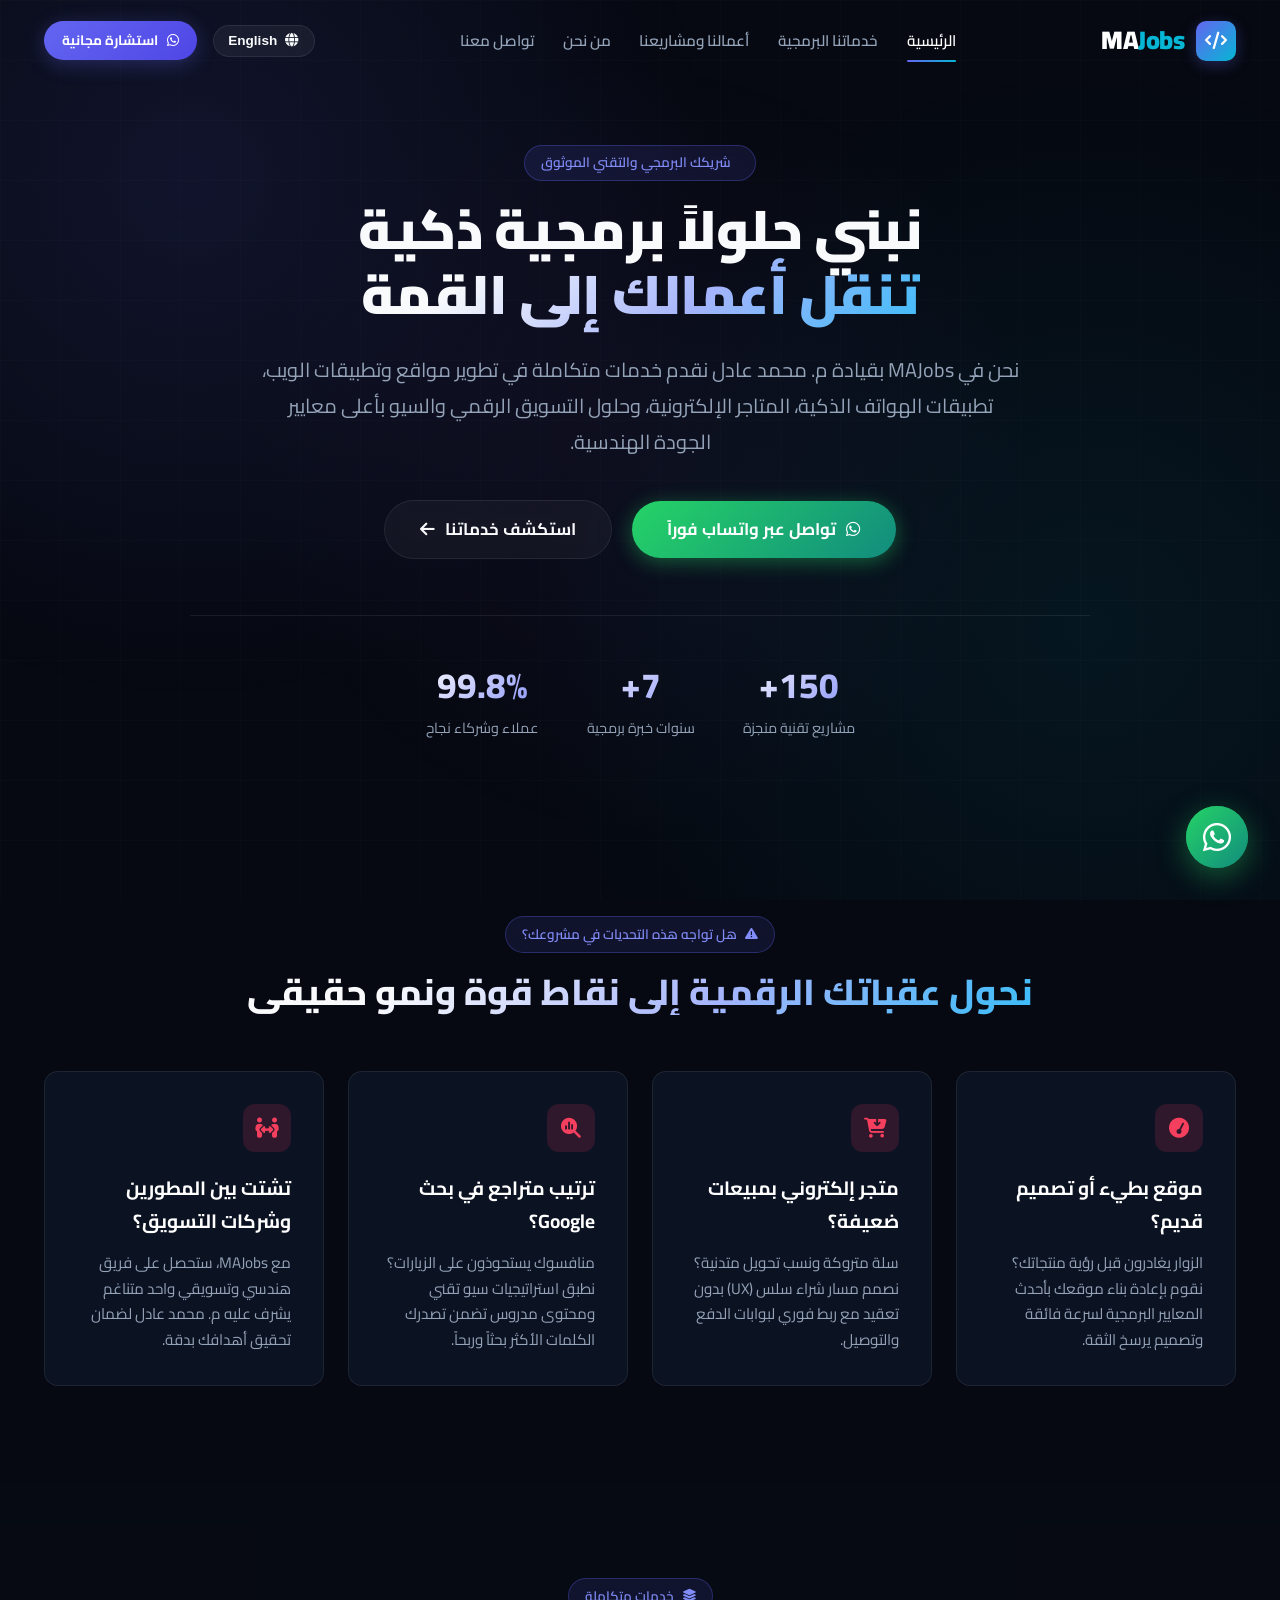
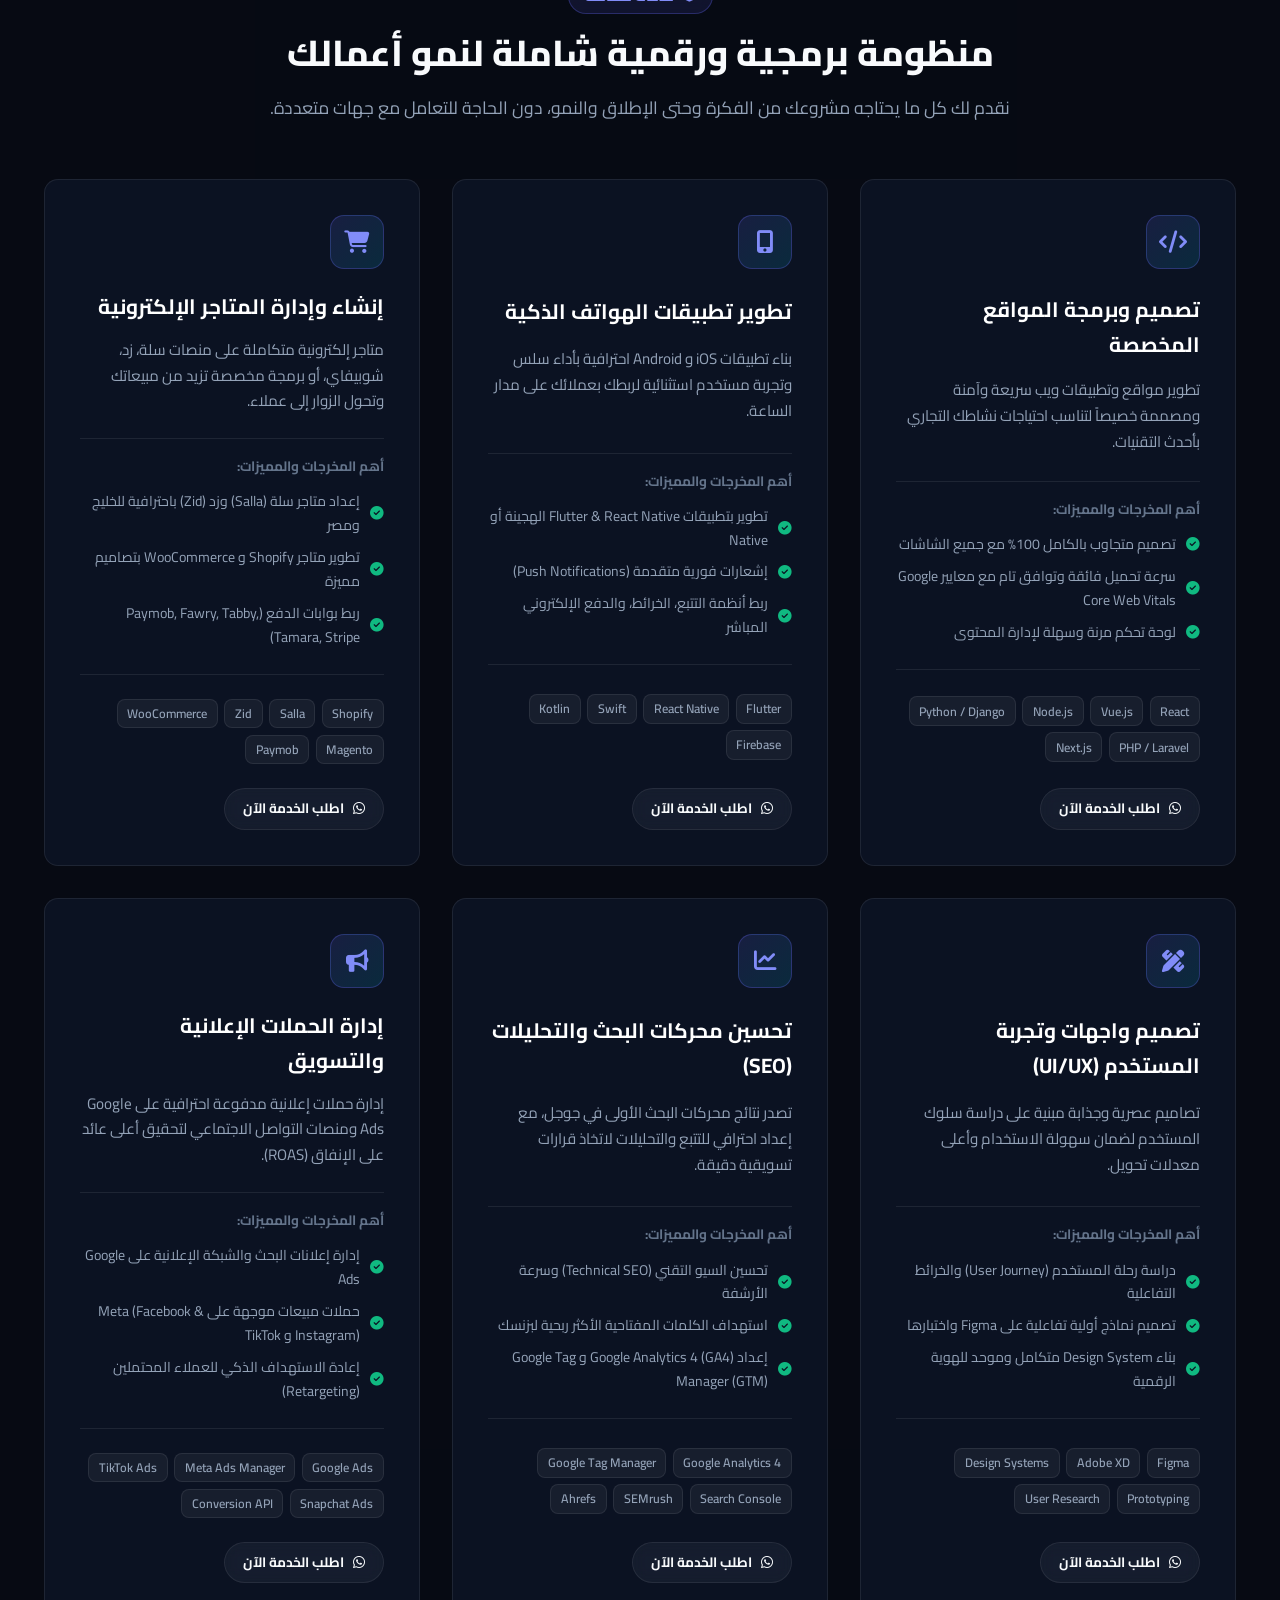
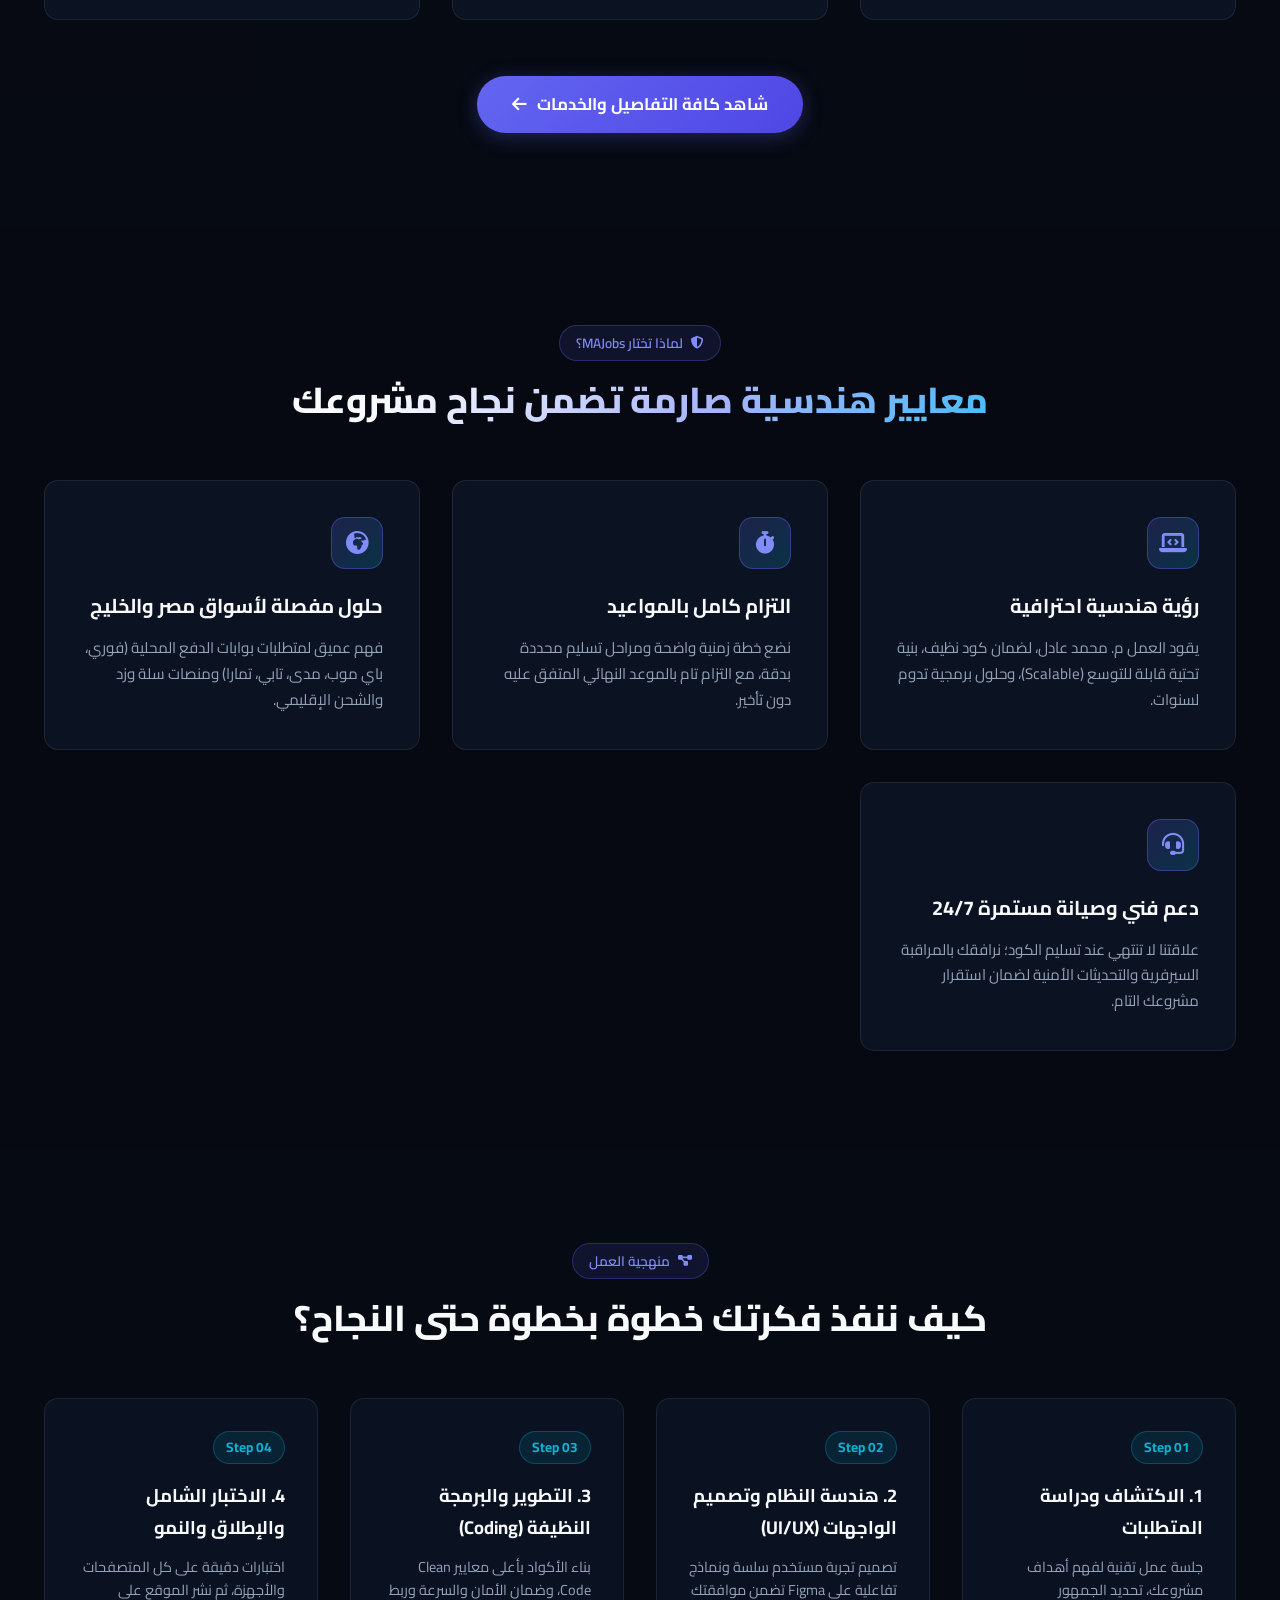
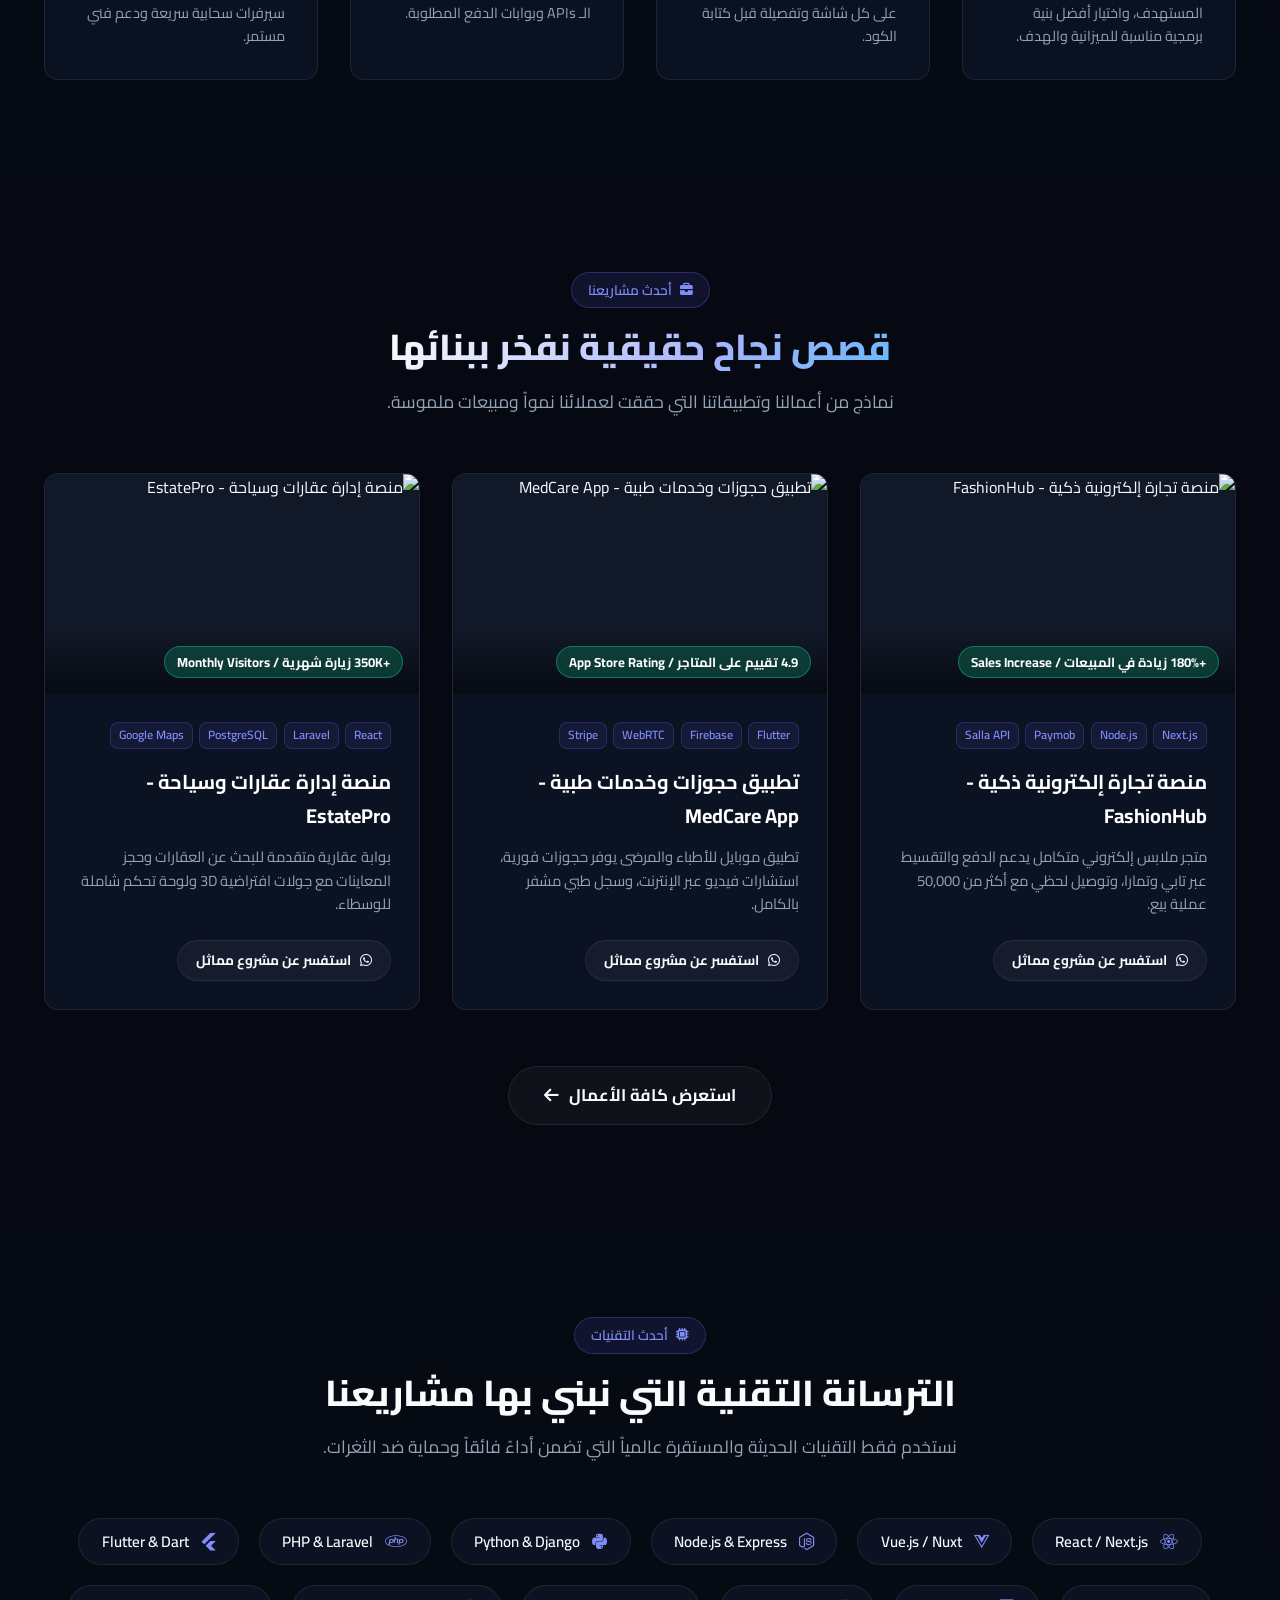
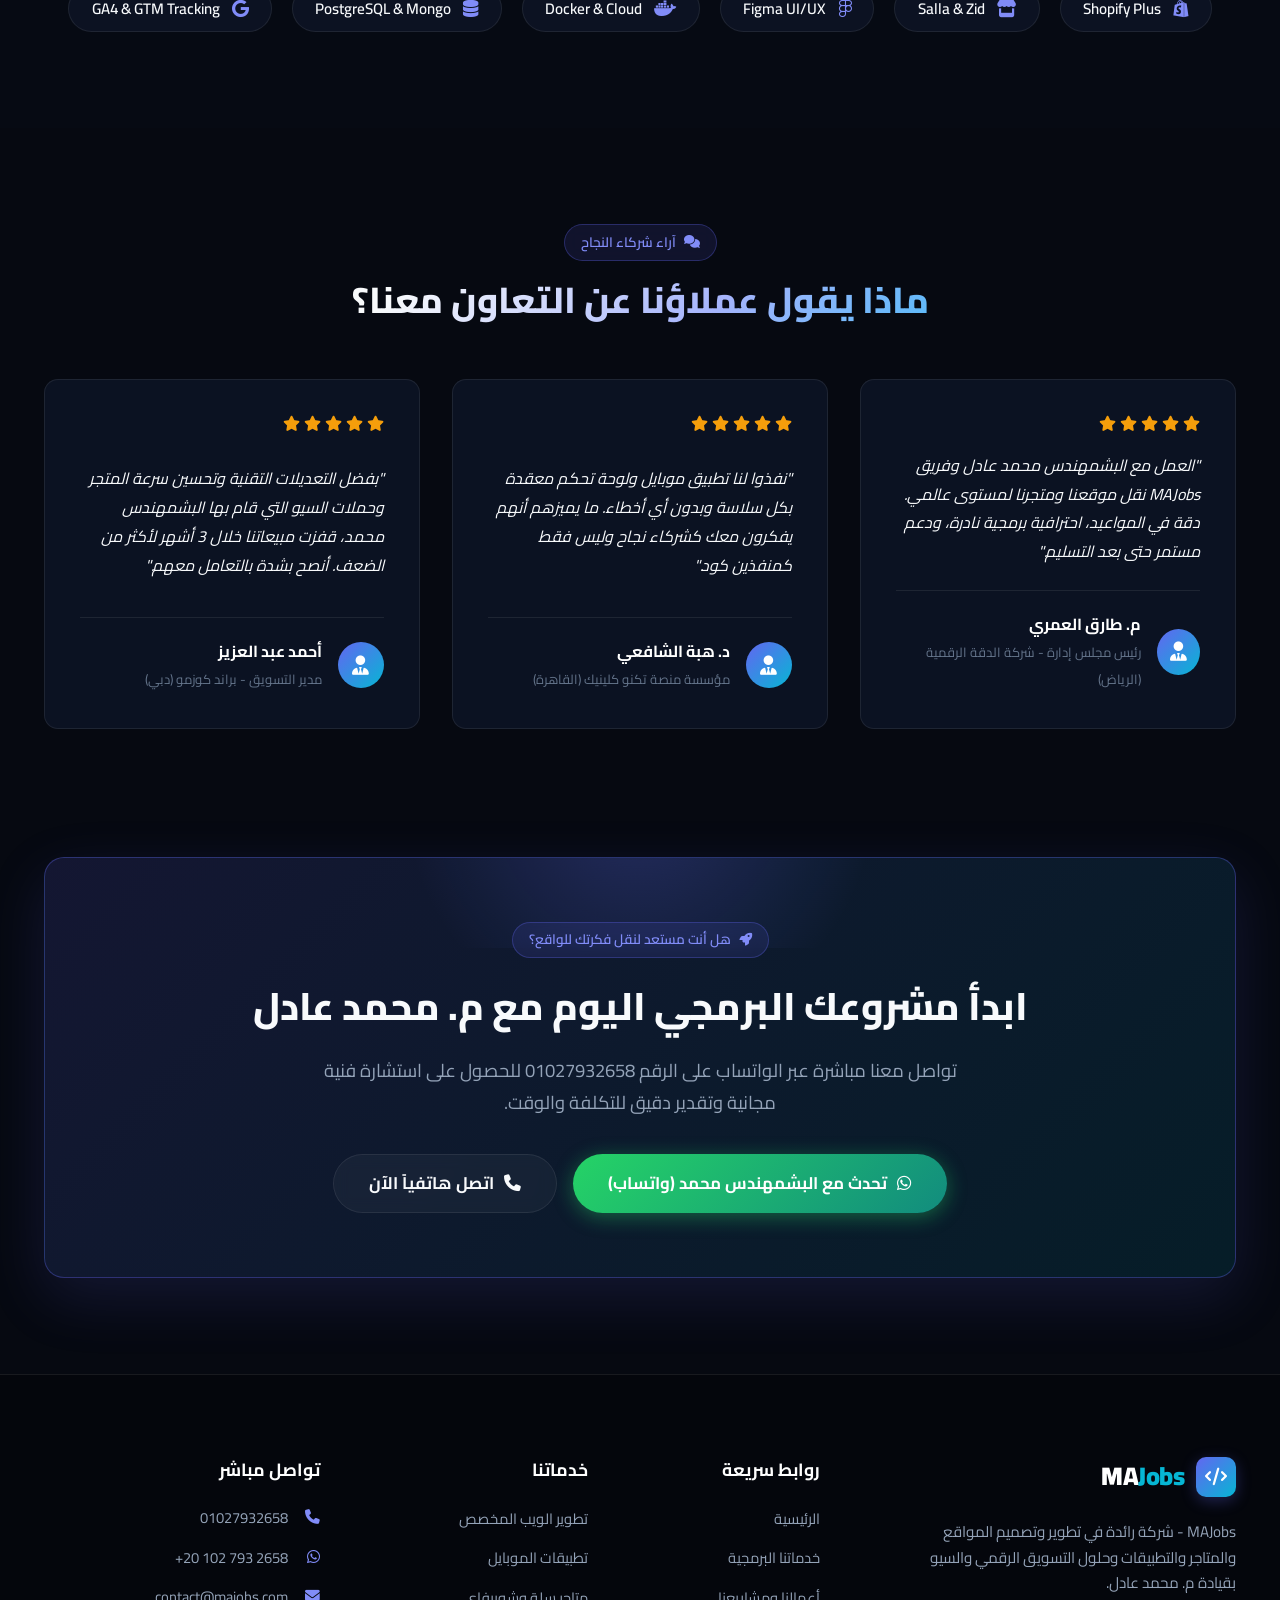
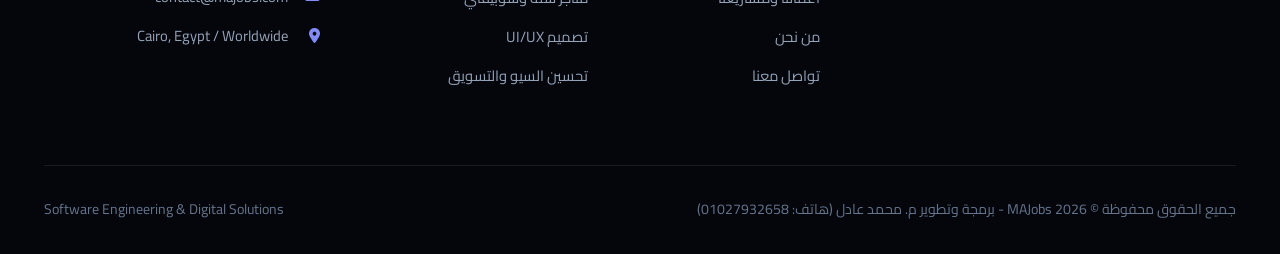
==== commit 0d5f76be: "feat: add custom favicon matching logo to all pages" ====
--- a/index.html
+++ b/index.html
@@ -9,6 +9,12 @@
     <meta name="description" content="MAJobs - شركة رائدة في تصميم وبرمجة المواقع، المتاجر الإلكترونية، تطبيقات الموبايل، والحلول التسويقية والسيو بقيادة م. محمد عادل.">
     <meta name="keywords" content="برمجة مواقع, تصميم متاجر, تطبيقات موبايل, سيو, تسويق رقمي, محمد عادل, MAJobs, ITLista">
     <meta name="author" content="Mohamed Adel">
+
+    <!-- Favicon -->
+    <link rel="icon" type="image/svg+xml" href="assets/favicon.svg">
+    <link rel="icon" type="image/png" sizes="32x32" href="assets/favicon.png">
+    <link rel="apple-touch-icon" sizes="192x192" href="assets/favicon-192.png">
+    <link rel="shortcut icon" href="favicon.ico">
 
     <!-- Fonts & Icons -->
     <link rel="preconnect" href="https://fonts.googleapis.com">
